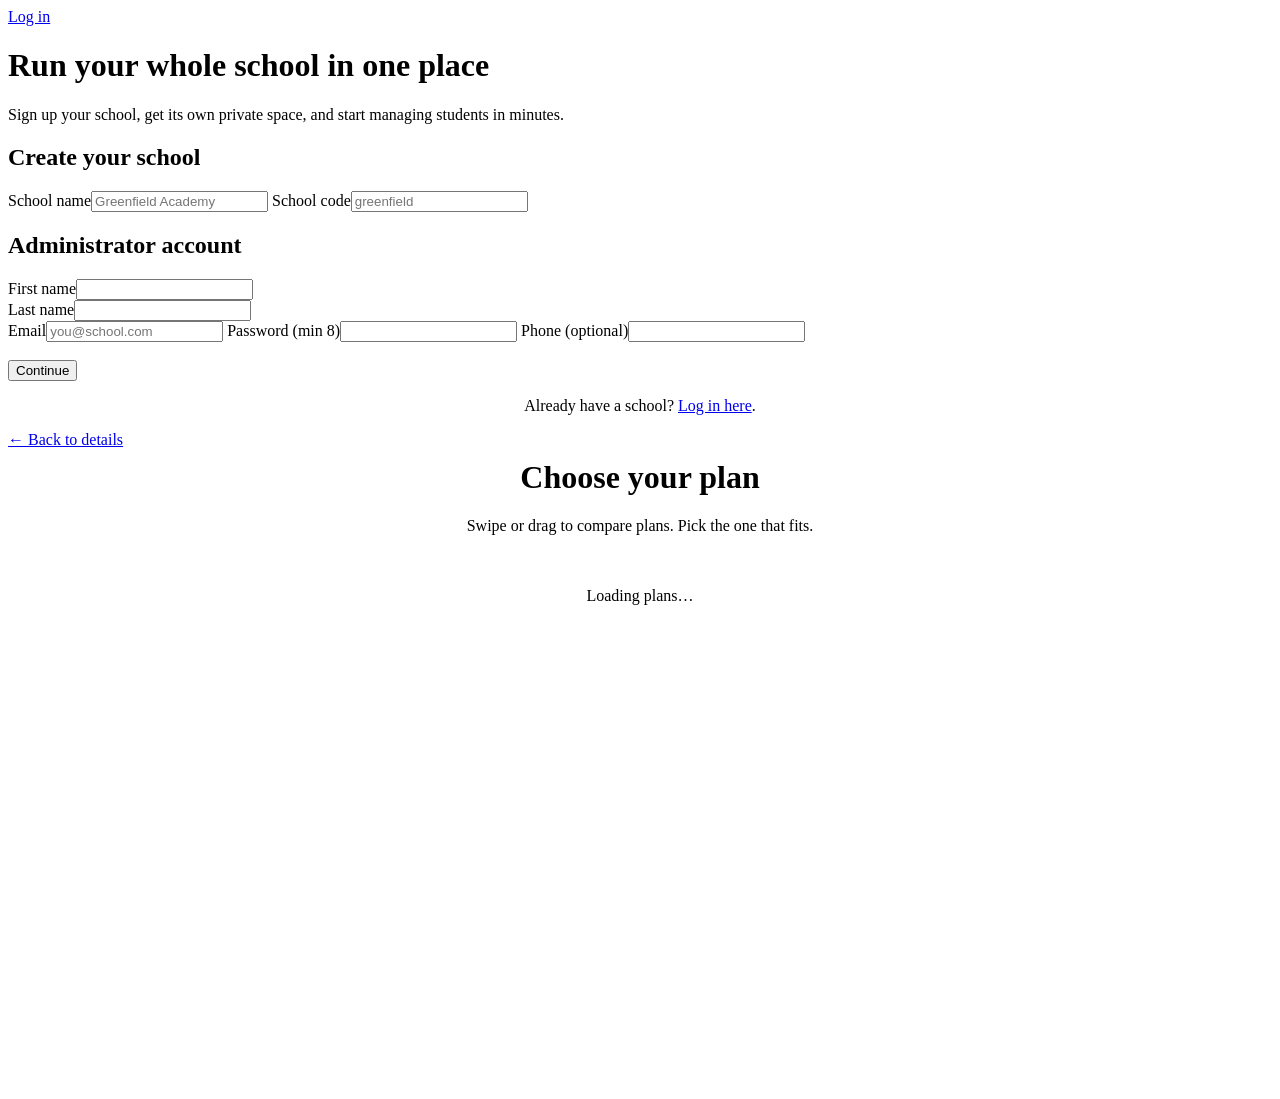
==== ApiGateway/src/main/resources/static/index.html @ c8293637 "refactor: purge legacy solid modals — glass system is the only modal surface Removed dead #notifDrop" ====
<!DOCTYPE html>
<html lang="en">
<head>
<meta charset="UTF-8">
<meta name="viewport" content="width=device-width, initial-scale=1.0">
<title>SchoolHub - bring your school online</title>
<link rel="stylesheet" href="/css/style.css?v=49">
<script>try{document.documentElement.dataset.theme=localStorage.getItem("shTheme")||"light"}catch(e){}</script>
<!-- Activity click tracking lives in /js/app.js (shared by every page) -->
<style>
.plan-carousel-wrap{perspective:1000px;overflow:hidden;display:flex;justify-content:center;align-items:center;padding:20px 0 40px;position:relative}
.plan-stage{position:relative;width:340px;height:480px;transform-style:preserve-3d}
.plan-card-3d{position:absolute;width:100%;height:100%;left:0;top:0;border-radius:20px;background:var(--card);border:1px solid var(--line);padding:32px 24px;display:flex;flex-direction:column;gap:12px;cursor:grab;user-select:none;z-index:1;will-change:transform,filter,opacity}
.plan-card-3d::after{content:"";position:absolute;inset:0;border-radius:20px;pointer-events:none;transition:background .4s cubic-bezier(.25,1,.5,1)}
.plan-card-3d:active{cursor:grabbing}
/* Dusk dark glass */
:root[data-theme="dusk"] .plan-card-3d{background:rgba(18,20,28,.92);border-color:rgba(255,255,255,.08)}
.plan-badge{display:inline-block;background:var(--brand);color:#fff;font-size:11px;font-weight:700;padding:4px 14px;border-radius:20px;text-transform:uppercase;letter-spacing:.08em;align-self:flex-start}
:root[data-theme="dusk"] .plan-badge{background:var(--teal);color:#0a0c12}
.plan-price-3d{font-size:36px;font-weight:800;color:var(--ink)}
.plan-price-3d span{font-size:14px;font-weight:400;color:var(--muted)}
.plan-divider-3d{height:1px;background:var(--line);margin:4px 0}
ul.plan-features-3d{list-style:none;padding:0;font-size:13px;color:var(--ink);display:flex;flex-direction:column;gap:6px;position:relative;z-index:1}
ul.plan-features-3d li .check{color:var(--ok);margin-right:6px}
.plan-cta-3d{margin-top:auto;position:relative;z-index:1}
.plan-cta-3d button{width:100%}
.plan-card-3d .plan-badge,.plan-card-3d .plan-price-3d,.plan-card-3d .plan-divider-3d{position:relative;z-index:1}
</style>
</head>
<body class="landing">
<div class="top-actions"><a class="btn secondary" href="/login.html">Log in</a></div>
<div class="hero"><h1>Run your whole school in one place</h1><p class="muted">Sign up your school, get its own private space, and start managing students in minutes.</p></div>

<div class="container narrow" id="step1">
<div class="card"><h2>Create your school</h2><div id="msg" class="msg"></div>
<form id="detailsForm">
<label>School name</label><input name="schoolName" required placeholder="Greenfield Academy">
<label>School code</label><input name="code" required placeholder="greenfield" pattern="[A-Za-z][A-Za-z0-9_]{2,39}" title="3-40 chars, start with a letter">
<h2 style="margin-top:20px">Administrator account</h2>
<div class="row"><div><label>First name</label><input name="adminFirstName" required></div><div><label>Last name</label><input name="adminLastName" required></div></div>
<label>Email</label><input name="adminEmail" type="email" required placeholder="you@school.com">
<label>Password (min 8)</label><input name="adminPassword" type="password" required minlength="8">
<label>Phone (optional)</label><input name="adminPhone">
<div style="margin-top:18px"><button class="btn" type="submit" id="continueBtn">Continue</button></div>
</form></div>
<p class="muted" style="text-align:center">Already have a school? <a href="/login.html">Log in here</a>.</p>
</div>

<div class="container plan-step hidden" id="step2">
<a href="#" id="backLink" class="muted">&larr; Back to details</a>
<h1 style="text-align:center;margin-top:10px">Choose your plan</h1>
<p class="muted" style="text-align:center">Swipe or drag to compare plans. Pick the one that fits.</p>
<div id="msg2" class="msg" style="max-width:460px;margin:0 auto"></div>
<div class="plan-carousel-wrap"><div class="plan-stage" id="planStage"><p class="muted" style="text-align:center;width:100%">Loading plans…</p></div></div>
</div>

<script src="/js/app.js?v=26"></script>
<script>
var msg=document.getElementById("msg"),msg2=document.getElementById("msg2"),step1=document.getElementById("step1"),step2=document.getElementById("step2"),details=null;
function esc(s){return String(s==null?"":s).replace(/[&<>"']/g,function(c){return{"&":"&amp;","<":"&lt;",">":"&gt;",'"':"&quot;","'":"&#39;"}[c]})}
function check(text){return"<li><span class=check>&#10003;</span>"+esc(text)+"</li>"}
var plans=[],activeIdx=0,stage=document.getElementById("planStage"),startX=0,dx=0,dragging=false,THRESH=102;

// Create all cards once — never rebuild DOM
function buildCards(){
  stage.innerHTML="";
  plans.forEach(function(p,i){
    var perks=(p.description||"").split(",").map(function(s){return s.trim()}).filter(Boolean);
    var feats=perks.map(check).join("");
    var div=document.createElement("div");
    div.className="plan-card-3d";
    div.setAttribute("data-idx",i);
    div.innerHTML="<div class=plan-badge>"+(i===1?"Most Popular":esc(p.name))+"</div>"+
      "<div class=plan-price-3d>"+(p.priceNaira?"N"+p.priceNaira.toLocaleString():"Free")+"<span>/term</span></div>"+
      "<div class=plan-divider-3d></div>"+
      "<ul class=plan-features-3d>"+feats+"</ul>"+
      "<div class=plan-cta-3d><button class=btn>Choose "+esc(p.name)+"</button></div>";
    div.addEventListener("click",function(e){if(Math.abs(dx)<10)submitSignup(plans[activeIdx].name)});
    div.addEventListener("touchstart",onStart,{passive:false});
    div.addEventListener("mousedown",onStart);
    stage.appendChild(div);
  });
  positionCards();
  attachDrag();
}

function attachDrag(){
  document.addEventListener("touchmove",onMove,{passive:false});
  document.addEventListener("touchend",onEnd);
  document.addEventListener("mousemove",onMove);
  document.addEventListener("mouseup",onEnd);
}

// Position all cards via inline styles — CSS transition animates them
function positionCards(){
  stage.querySelectorAll(".plan-card-3d").forEach(function(c){
    var i=parseInt(c.getAttribute("data-idx"));
    var diff=i-activeIdx;
    c.style.transition="all .4s cubic-bezier(.25,1,.5,1)";
    if(diff===0){
      c.style.transform="translateX(0) translateZ(0) scale(1)";
      c.style.filter="blur(0) brightness(1)";
      c.style.opacity="1";
      c.style.zIndex="3";
      c.style.display="";
    }else if(diff===-1){
      c.style.transform="translateX(-55%) translateZ(-60px) scale(.86)";
      c.style.filter="blur(1.5px) brightness(.65)";
      c.style.opacity=".65";
      c.style.zIndex="2";
      c.style.display="";
    }else if(diff===1){
      c.style.transform="translateX(55%) translateZ(-60px) scale(.86)";
      c.style.filter="blur(1.5px) brightness(.65)";
      c.style.opacity=".65";
      c.style.zIndex="2";
      c.style.display="";
    }else{
      c.style.transform="translateX(0) translateZ(-100px) scale(.7)";
      c.style.filter="blur(3px) brightness(.3)";
      c.style.opacity="0";
      c.style.zIndex="0";
      c.style.display="none";
    }
  });
}

function onStart(e){
  dragging=true;dx=0;
  startX=e.touches?e.touches[0].clientX:e.clientX;
  // Freeze transitions during drag for live feedback
  stage.querySelectorAll(".plan-card-3d").forEach(function(c){c.style.transition="none"});
}
function onMove(e){
  if(!dragging)return;
  var cx=e.touches?e.touches[0].clientX:e.clientX;
  dx=cx-startX;
  var shift=dx*0.35;
  stage.querySelectorAll(".plan-card-3d").forEach(function(c){
    var i=parseInt(c.getAttribute("data-idx"));
    var diff=i-activeIdx;
    if(diff===0){
      c.style.transform="translateX("+shift+"px) translateZ(0) scale(1)";
    }else if(diff===-1){
      c.style.transform="translateX(calc(-55% + "+shift+"px)) translateZ(-60px) scale(.86)";
    }else if(diff===1){
      c.style.transform="translateX(calc(55% + "+shift+"px)) translateZ(-60px) scale(.86)";
    }
  });
}
function onEnd(){
  if(!dragging)return;
  dragging=false;
  if(dx<-THRESH&&activeIdx<plans.length-1)activeIdx++;
  else if(dx>THRESH&&activeIdx>0)activeIdx--;
  dx=0;
  positionCards(); // CSS transition animates to new positions
}
async function showPlanStep(){
document.querySelector(".hero").style.display="none";
step1.classList.add("hidden");step2.classList.remove("hidden");hideMsg(msg2);
try{plans=await api("/api/v1/tenants/plans");if(!plans.length){stage.innerHTML="<p class=muted>No plans available.</p>";return}activeIdx=plans.length>1?1:0;buildCards()}catch(e){stage.innerHTML="";showMsg(msg2,"Could not load plans: "+e.message,"err")}
}
document.getElementById("detailsForm").addEventListener("submit",function(ev){ev.preventDefault();details=Object.fromEntries(new FormData(ev.target).entries());showPlanStep()});
document.getElementById("backLink").addEventListener("click",function(ev){ev.preventDefault();document.querySelector(".hero").style.display="";step2.classList.add("hidden");step1.classList.remove("hidden")});
async function submitSignup(planName){
hideMsg(msg2);
var cards=stage.querySelectorAll(".plan-card-3d");cards.forEach(function(c){c.style.pointerEvents="none"});
try{var body=Object.assign({},details,{planName:planName});var res=await api("/api/v1/tenants/signup",{method:"POST",body:JSON.stringify(body)});showMsg(msg2,res.schoolName+" is ready! Redirecting to login...","ok");setTimeout(function(){location.href="/login.html"},1500)}catch(e){showMsg(msg2,e.message,"err");cards.forEach(function(c){c.style.pointerEvents=""})}
}
</script>
</body>
</html>
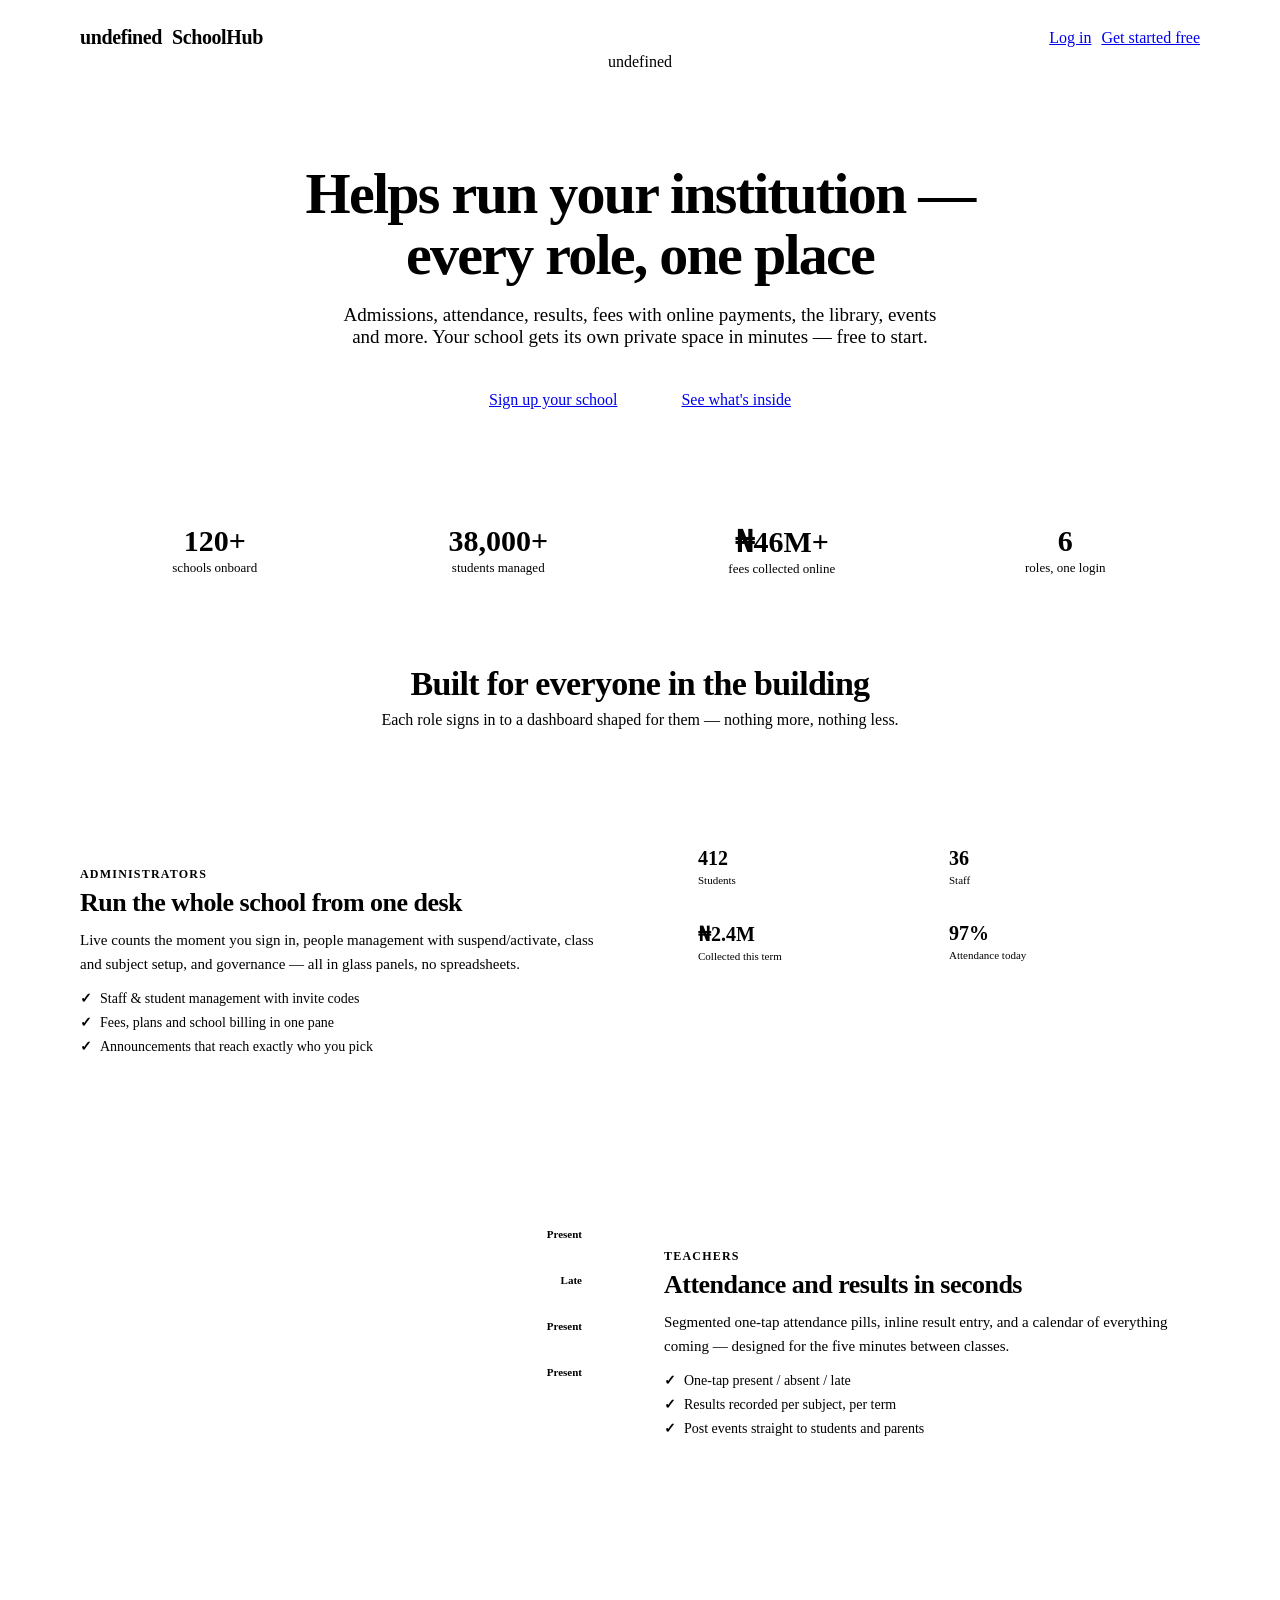
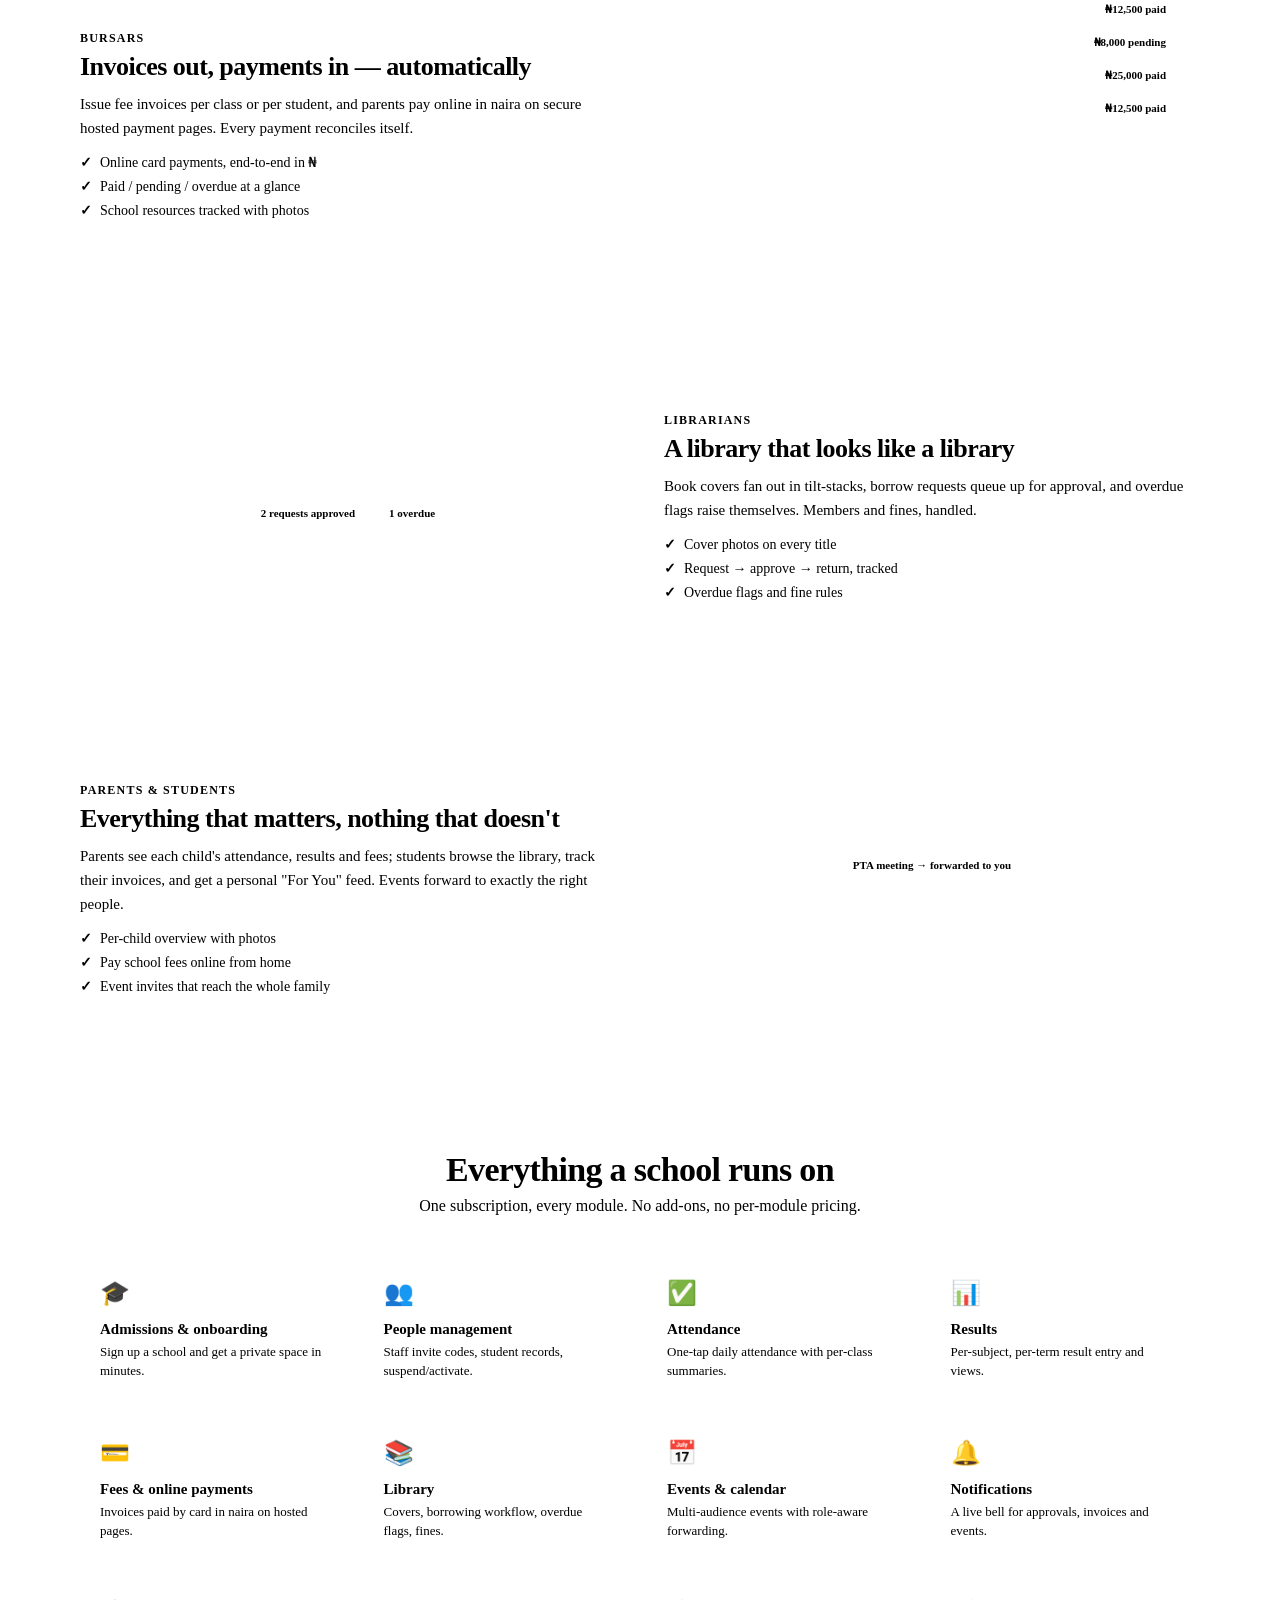
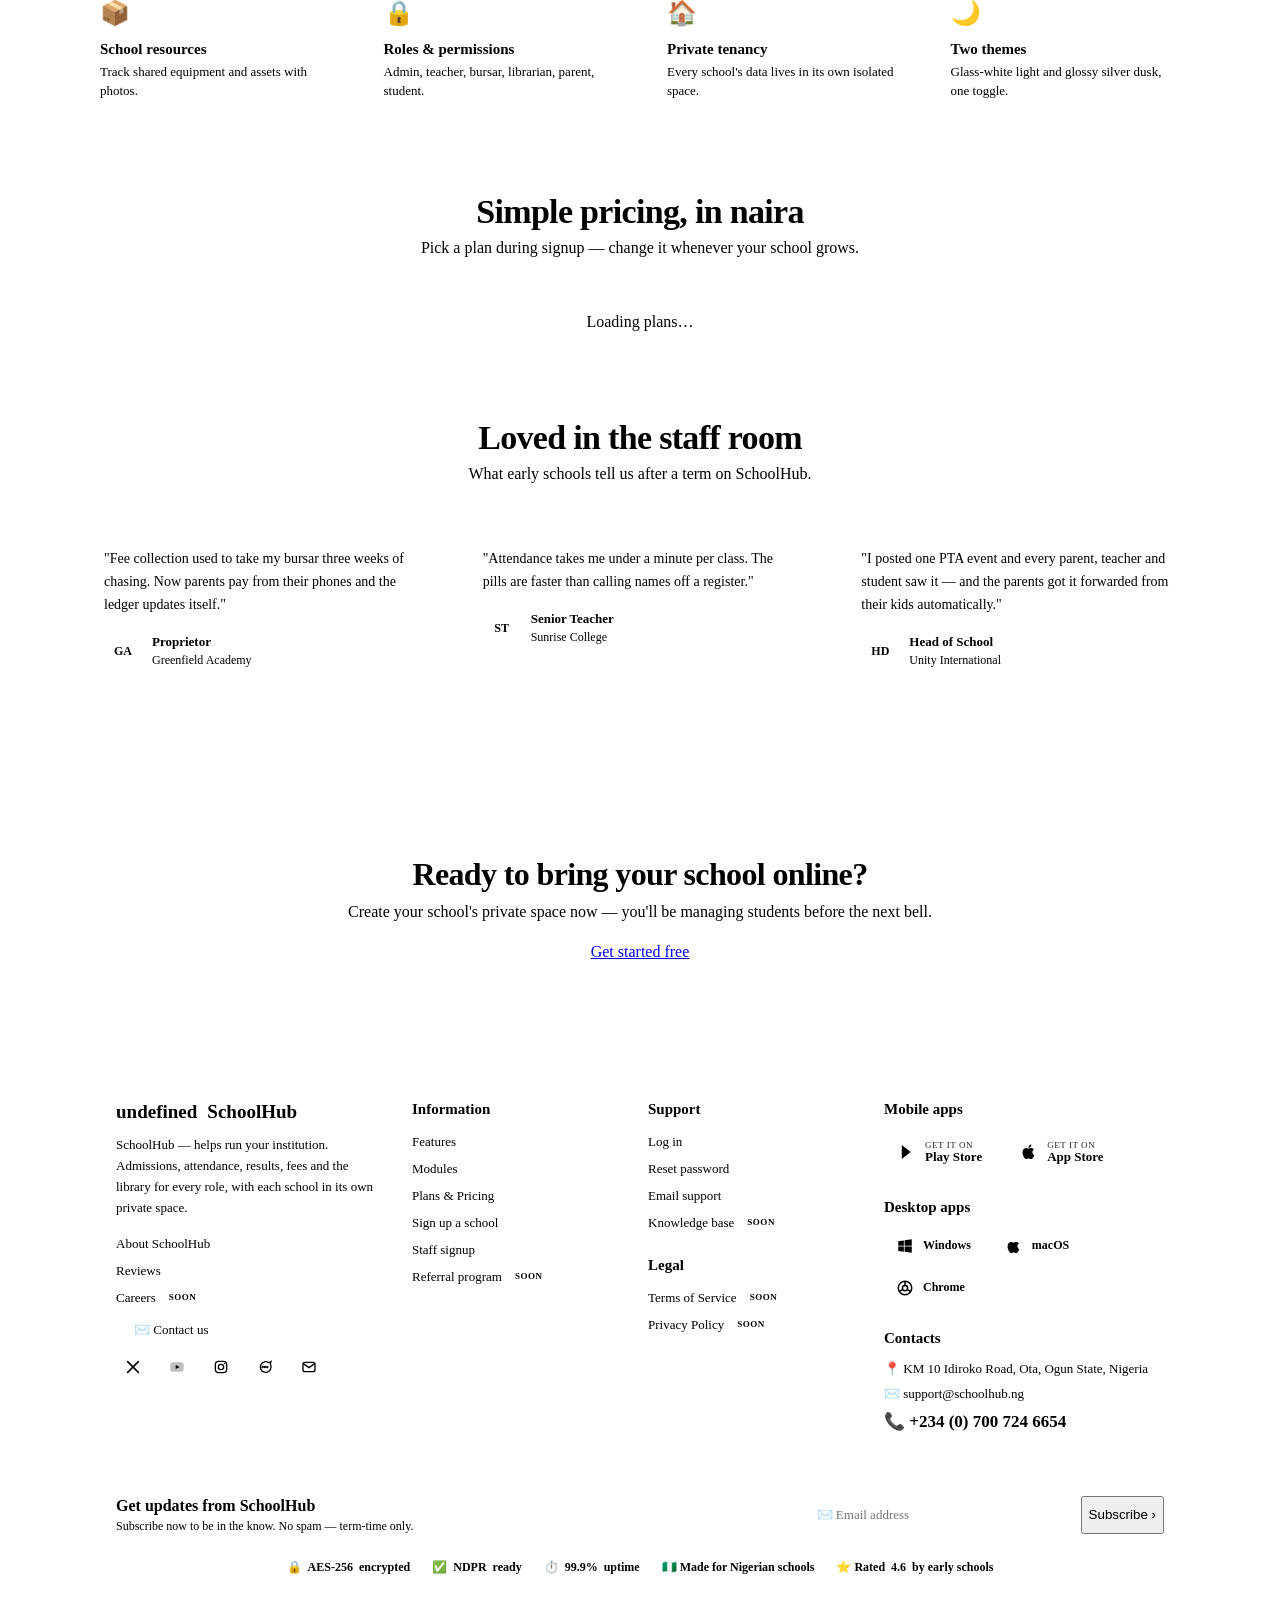
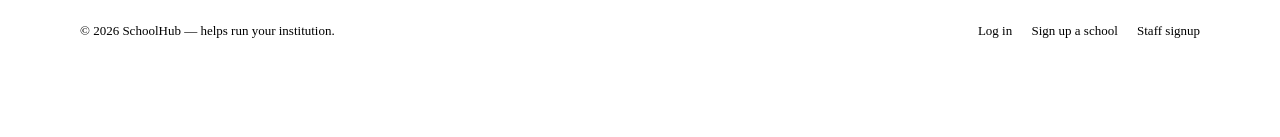
==== commit 018491f4: "feat: marketing landing page, book-stack logo + corner home badge, mega footer - signup flow moved f" ====
--- a/ApiGateway/src/main/resources/static/index.html
+++ b/ApiGateway/src/main/resources/static/index.html
@@ -3,171 +3,525 @@
 <head>
 <meta charset="UTF-8">
 <meta name="viewport" content="width=device-width, initial-scale=1.0">
-<title>SchoolHub - bring your school online</title>
-<link rel="stylesheet" href="/css/style.css?v=49">
+<title>SchoolHub — Helps run your institution</title>
+<meta name="description" content="SchoolHub is the all-in-one platform for schools: admissions, attendance, results, fees with online payments, library, events and more — every role in one place.">
+<link rel="stylesheet" href="/css/style.css?v=52">
 <script>try{document.documentElement.dataset.theme=localStorage.getItem("shTheme")||"light"}catch(e){}</script>
-<!-- Activity click tracking lives in /js/app.js (shared by every page) -->
 <style>
-.plan-carousel-wrap{perspective:1000px;overflow:hidden;display:flex;justify-content:center;align-items:center;padding:20px 0 40px;position:relative}
-.plan-stage{position:relative;width:340px;height:480px;transform-style:preserve-3d}
-.plan-card-3d{position:absolute;width:100%;height:100%;left:0;top:0;border-radius:20px;background:var(--card);border:1px solid var(--line);padding:32px 24px;display:flex;flex-direction:column;gap:12px;cursor:grab;user-select:none;z-index:1;will-change:transform,filter,opacity}
-.plan-card-3d::after{content:"";position:absolute;inset:0;border-radius:20px;pointer-events:none;transition:background .4s cubic-bezier(.25,1,.5,1)}
-.plan-card-3d:active{cursor:grabbing}
-/* Dusk dark glass */
-:root[data-theme="dusk"] .plan-card-3d{background:rgba(18,20,28,.92);border-color:rgba(255,255,255,.08)}
-.plan-badge{display:inline-block;background:var(--brand);color:#fff;font-size:11px;font-weight:700;padding:4px 14px;border-radius:20px;text-transform:uppercase;letter-spacing:.08em;align-self:flex-start}
-:root[data-theme="dusk"] .plan-badge{background:var(--teal);color:#0a0c12}
-.plan-price-3d{font-size:36px;font-weight:800;color:var(--ink)}
-.plan-price-3d span{font-size:14px;font-weight:400;color:var(--muted)}
-.plan-divider-3d{height:1px;background:var(--line);margin:4px 0}
-ul.plan-features-3d{list-style:none;padding:0;font-size:13px;color:var(--ink);display:flex;flex-direction:column;gap:6px;position:relative;z-index:1}
-ul.plan-features-3d li .check{color:var(--ok);margin-right:6px}
-.plan-cta-3d{margin-top:auto;position:relative;z-index:1}
-.plan-cta-3d button{width:100%}
-.plan-card-3d .plan-badge,.plan-card-3d .plan-price-3d,.plan-card-3d .plan-divider-3d{position:relative;z-index:1}
+/* ---- Marketing landing (scoped under body.mkt; tokens come from style.css) ---- */
+.mkt{color:var(--ink)}
+.mkt-wrap{max-width:1120px;margin:0 auto;padding:0 22px}
+.mkt-top{display:flex;align-items:center;justify-content:space-between;padding:18px 0;position:relative;z-index:3}
+.mkt-brand{display:flex;align-items:center;gap:10px;font-weight:800;font-size:20px;letter-spacing:-.02em;color:var(--brand-dark);text-decoration:none}
+.mkt-brand svg{width:36px;height:36px}
+.mkt-nav{display:flex;align-items:center;gap:10px}
+.mkt h2.sec{font-size:34px;letter-spacing:-.02em;text-align:center;margin:0 0 8px}
+.mkt p.sec-sub{text-align:center;color:var(--muted);max-width:560px;margin:0 auto 40px;font-size:16px}
+
+/* Hero: abstract glass art */
+.mkt-hero{position:relative;text-align:center;padding:96px 0 140px}
+.mkt-hero h1{font-size:clamp(38px,6vw,58px);line-height:1.06;letter-spacing:-.03em;margin:0 auto 18px;max-width:760px;position:relative;z-index:2}
+.mkt-hero h1 em{font-style:normal;color:var(--brand)}
+.mkt-hero .lede{font-size:19px;color:var(--muted);max-width:600px;margin:0 auto 30px;position:relative;z-index:2}
+.mkt-hero .cta-row{display:flex;gap:12px;justify-content:center;flex-wrap:wrap;position:relative;z-index:2}
+.mkt-hero .cta-row .btn{padding:13px 26px;font-size:16px}
+.glass-field{position:absolute;inset:-40px 0 0 0;pointer-events:none;z-index:1}
+.shard{position:absolute;border-radius:24px;background:var(--glass-bg);backdrop-filter:var(--glass-blur);-webkit-backdrop-filter:var(--glass-blur);border:1px solid var(--glass-border);box-shadow:var(--glass-shadow-soft);animation:mktFloat var(--d,14s) ease-in-out infinite;pointer-events:auto;cursor:grab;touch-action:none;user-select:none;will-change:transform}
+.shard:active{cursor:grabbing}
+.shard::before{content:"";position:absolute;inset:0;border-radius:inherit;background:var(--glass-sheen);mix-blend-mode:screen}
+.shard.orb{border-radius:50%}
+.shard.tint-brand{background:color-mix(in srgb,var(--brand) 22%,transparent)}
+.shard.tint-amber{background:color-mix(in srgb,var(--amber) 22%,transparent)}
+.shard.tint-sky{background:color-mix(in srgb,var(--sky) 30%,transparent)}
+@keyframes mktFloat{0%,100%{transform:translateY(0) rotate(var(--r,0deg))}50%{transform:translateY(-20px) rotate(calc(var(--r,0deg) + 4deg))}}
+.hero-mark{position:absolute;left:50%;top:-14px;transform:translateX(-50%);width:84px;height:84px;animation:mktFloat 10s ease-in-out infinite;z-index:2}
+.hero-mark svg{width:100%;height:100%;filter:drop-shadow(0 14px 30px var(--shadow-brand))}
+@media (prefers-reduced-motion: reduce){.shard,.hero-mark{animation:none}}
+
+/* Stats band */
+.stat-band{display:grid;grid-template-columns:repeat(auto-fit,minmax(160px,1fr));gap:14px;margin:-60px 0 30px;position:relative;z-index:2}
+.stat-band .stat-cell{text-align:center;padding:22px 10px;border-radius:16px;background:var(--glass-bg-frost);backdrop-filter:var(--glass-blur);-webkit-backdrop-filter:var(--glass-blur);border:1px solid var(--glass-border);box-shadow:var(--glass-shadow-soft)}
+.stat-band b{display:block;font-size:30px;color:var(--brand)}
+.stat-band span{font-size:13px;color:var(--muted)}
+
+/* Role spotlights (alternating) */
+.spot{display:grid;grid-template-columns:1fr 1fr;gap:48px;align-items:center;padding:44px 0}
+.spot.flip .spot-vis{order:-1}
+.spot .kicker{font-size:12px;font-weight:700;text-transform:uppercase;letter-spacing:.1em;color:var(--brand)}
+.spot h3{font-size:26px;letter-spacing:-.02em;margin:6px 0 10px}
+.spot p{color:var(--muted);font-size:15px;line-height:1.6;margin:0 0 14px}
+.spot ul{list-style:none;padding:0;margin:0;display:flex;flex-direction:column;gap:7px;font-size:14px}
+.spot ul .check{color:var(--ok);margin-right:8px;font-weight:700}
+.spot-vis{position:relative;min-height:250px;border-radius:20px;background:var(--glass-bg);backdrop-filter:var(--glass-blur);-webkit-backdrop-filter:var(--glass-blur);border:1px solid var(--glass-border);box-shadow:var(--glass-shadow-soft);padding:22px;overflow:hidden}
+.spot-vis::before{content:"";position:absolute;inset:0;border-radius:inherit;background:var(--glass-sheen);mix-blend-mode:screen;pointer-events:none}
+.mock-row{display:flex;align-items:center;gap:10px;margin-bottom:12px}
+.mock-dot{width:34px;height:34px;border-radius:50%;flex:0 0 auto;background:linear-gradient(135deg,var(--sky),var(--brand));display:flex;align-items:center;justify-content:center;font-size:13px;font-weight:700;color:#fff}
+.mock-bar{height:10px;border-radius:6px;background:color-mix(in srgb,var(--ink) 14%,transparent)}
+.mock-bar.b1{width:70%}.mock-bar.b2{width:45%}.mock-bar.b3{width:58%}
+.mock-pill{display:inline-block;padding:4px 12px;border-radius:20px;font-size:11px;font-weight:700}
+.mock-pill.ok{background:var(--ok-soft);color:var(--ok)}
+.mock-pill.warn{background:var(--amber-soft);color:var(--amber-ink)}
+.mock-books{display:flex;gap:12px;justify-content:center;padding:16px 0}
+.mock-books i{width:64px;height:88px;border-radius:8px;display:block;border:1px solid rgba(255,255,255,.5)}
+.mock-books i:nth-child(1){background:linear-gradient(160deg,var(--brand),var(--navy));transform:rotate(-8deg) translateY(6px)}
+.mock-books i:nth-child(2){background:linear-gradient(160deg,var(--amber),var(--orange));z-index:1}
+.mock-books i:nth-child(3){background:linear-gradient(160deg,var(--sky),var(--brand));transform:rotate(8deg) translateY(6px)}
+.mock-grid2{display:grid;grid-template-columns:1fr 1fr;gap:10px}
+.mock-tile{border-radius:12px;padding:12px;background:color-mix(in srgb,var(--card) 55%,transparent);border:1px solid var(--glass-border)}
+.mock-tile b{display:block;font-size:20px;color:var(--brand)}
+.mock-tile span{font-size:11px;color:var(--muted)}
+
+/* Module grid */
+.mod-grid{display:grid;grid-template-columns:repeat(auto-fill,minmax(240px,1fr));gap:14px}
+.mod-card{border-radius:16px;padding:20px;background:var(--glass-bg-frost);backdrop-filter:var(--glass-blur);-webkit-backdrop-filter:var(--glass-blur);border:1px solid var(--glass-border);box-shadow:var(--glass-shadow-soft);transition:transform .22s ease}
+.mod-card:hover{transform:translateY(-4px)}
+.mod-card .mi{font-size:24px;display:block;margin-bottom:10px}
+.mod-card b{display:block;font-size:15px;margin-bottom:4px}
+.mod-card span{font-size:13px;color:var(--muted);line-height:1.5}
+
+/* Pricing (live) */
+.price-grid{display:grid;grid-template-columns:repeat(auto-fit,minmax(240px,1fr));gap:18px;max-width:920px;margin:0 auto}
+.price-card{position:relative;border-radius:20px;padding:28px 22px;display:flex;flex-direction:column;gap:10px;background:var(--glass-bg);backdrop-filter:var(--glass-blur);-webkit-backdrop-filter:var(--glass-blur);border:1px solid var(--glass-border);box-shadow:var(--glass-shadow-soft)}
+.price-card::before{content:"";position:absolute;inset:0;border-radius:inherit;background:var(--glass-sheen);mix-blend-mode:screen;pointer-events:none}
+.price-card.pop{border-color:var(--brand);box-shadow:var(--glass-shadow)}
+.price-card .pname{font-size:12px;font-weight:700;text-transform:uppercase;letter-spacing:.08em;color:var(--brand)}
+.price-card .pprice{font-size:34px;font-weight:800}
+.price-card .pprice span{font-size:13px;font-weight:400;color:var(--muted)}
+.price-card ul{list-style:none;padding:0;margin:0;display:flex;flex-direction:column;gap:6px;font-size:13px}
+.price-card ul .check{color:var(--ok);margin-right:6px}
+.price-card .btn{margin-top:auto;position:relative;z-index:1}
+
+/* Testimonials */
+.quote-grid{display:grid;grid-template-columns:repeat(auto-fit,minmax(260px,1fr));gap:16px}
+.quote-card{border-radius:18px;padding:24px;background:var(--glass-bg-frost);backdrop-filter:var(--glass-blur);-webkit-backdrop-filter:var(--glass-blur);border:1px solid var(--glass-border);box-shadow:var(--glass-shadow-soft)}
+.quote-card p{font-size:14px;line-height:1.65;margin:0 0 16px;color:var(--ink)}
+.quote-who{display:flex;align-items:center;gap:10px}
+.quote-who .mock-dot{width:38px;height:38px}
+.quote-who b{display:block;font-size:13px}
+.quote-who span{font-size:12px;color:var(--muted)}
+
+/* Final CTA + footer */
+.mkt-cta{text-align:center;border-radius:24px;padding:56px 24px;margin:70px 0 40px;background:var(--glass-bg);backdrop-filter:var(--glass-blur);-webkit-backdrop-filter:var(--glass-blur);border:1px solid var(--glass-border);box-shadow:var(--glass-shadow);position:relative;overflow:hidden}
+.mkt-cta::before{content:"";position:absolute;inset:0;background:var(--glass-sheen);mix-blend-mode:screen;pointer-events:none}
+.mkt-cta h2{font-size:32px;letter-spacing:-.02em;margin:0 0 10px}
+.mkt-cta p{color:var(--muted);margin:0 0 22px}
+/* Mega footer (eSkooly-style, glass) */
+.mega-foot{border-radius:24px;padding:44px 36px 28px;margin-bottom:14px;background:var(--glass-bg-frost);backdrop-filter:var(--glass-blur);-webkit-backdrop-filter:var(--glass-blur);border:1px solid var(--glass-border);box-shadow:var(--glass-shadow-soft)}
+.foot-grid{display:grid;grid-template-columns:1.3fr 1fr 1fr 1.4fr;gap:36px}
+@media (max-width:900px){.foot-grid{grid-template-columns:1fr 1fr}}
+@media (max-width:560px){.foot-grid{grid-template-columns:1fr}}
+.foot-brand{display:flex;align-items:center;gap:10px;font-weight:800;font-size:19px;color:var(--brand-dark);margin-bottom:12px}
+.foot-brand svg{width:34px;height:34px}
+.foot-blurb{font-size:13px;color:var(--muted);line-height:1.6;margin:0 0 16px}
+.foot-col h4{font-size:15px;margin:0 0 14px;color:var(--ink)}
+.foot-col h4 + h4, .foot-col .h-gap{margin-top:26px}
+.foot-col ul{list-style:none;padding:0;margin:0 0 8px;display:flex;flex-direction:column;gap:9px}
+.foot-col a{font-size:13px;color:var(--muted);text-decoration:none}
+.foot-col a:hover{color:var(--brand)}
+.soon{cursor:default}
+.soon::after{content:"soon";font-size:9px;font-weight:700;text-transform:uppercase;letter-spacing:.06em;color:var(--amber-ink);background:var(--amber-soft);border-radius:8px;padding:1px 6px;margin-left:7px;vertical-align:2px}
+.foot-social{display:flex;gap:10px;margin-top:4px}
+.foot-social a{width:34px;height:34px;border-radius:10px;display:flex;align-items:center;justify-content:center;color:var(--ink);background:color-mix(in srgb,var(--card) 55%,transparent);border:1px solid var(--glass-border);transition:transform .2s ease,color .2s ease}
+.foot-social a:hover{transform:translateY(-2px);color:var(--brand)}
+.foot-social svg{width:16px;height:16px}
+.store-row{display:flex;gap:10px;flex-wrap:wrap;margin-bottom:8px}
+.store-chip{display:flex;align-items:center;gap:9px;padding:8px 14px;border-radius:12px;background:var(--brand);color:var(--brand-ink);border:1px solid var(--glass-border);cursor:default}
+.store-chip svg{width:18px;height:18px;flex:0 0 auto}
+.store-chip small{display:block;font-size:9px;text-transform:uppercase;letter-spacing:.06em;opacity:.85}
+.store-chip b{display:block;font-size:13px;line-height:1.1}
+.store-chip.mini{padding:7px 12px}
+.store-chip.mini b{font-size:12px}
+.foot-contact{list-style:none;padding:0;margin:0;display:flex;flex-direction:column;gap:9px;font-size:13px;color:var(--muted)}
+.foot-contact a{color:var(--muted);text-decoration:none}
+.foot-contact a:hover{color:var(--brand)}
+.foot-contact .fc-tel{font-size:17px;font-weight:700;color:var(--brand)}
+.foot-news{display:flex;align-items:flex-end;justify-content:space-between;gap:24px;flex-wrap:wrap;border-top:1px solid var(--glass-border);margin-top:32px;padding-top:24px}
+.foot-news h4{margin:0 0 4px;font-size:16px;color:var(--brand)}
+.foot-news p{margin:0;font-size:12px;color:var(--muted)}
+.foot-news form{display:flex;gap:10px;flex-wrap:wrap}
+.foot-news input{width:240px;padding:11px 14px;border-radius:12px;border:1px solid var(--glass-border);background:color-mix(in srgb,var(--card) 55%,transparent);color:var(--ink);font:inherit;font-size:13px}
+.foot-badges{display:flex;gap:22px;flex-wrap:wrap;align-items:center;justify-content:center;margin-top:26px;font-size:12px;color:var(--muted)}
+.foot-badges span{display:flex;align-items:center;gap:6px;font-weight:600}
+.foot-badges b{color:var(--ink)}
+.mkt-foot{display:flex;align-items:center;justify-content:space-between;gap:14px;flex-wrap:wrap;padding:6px 0 90px;font-size:13px;color:var(--muted)}
+.mkt-foot a{color:var(--muted);text-decoration:none;margin-left:16px}
+.mkt-foot a:hover{color:var(--brand)}
+section{padding:36px 0}
+@media (max-width:820px){
+  .spot{grid-template-columns:1fr;gap:22px}
+  .spot.flip .spot-vis{order:0}
+  .mkt-hero{padding-top:70px}
+  .stat-band{margin-top:-30px}
+}
 </style>
 </head>
-<body class="landing">
-<div class="top-actions"><a class="btn secondary" href="/login.html">Log in</a></div>
-<div class="hero"><h1>Run your whole school in one place</h1><p class="muted">Sign up your school, get its own private space, and start managing students in minutes.</p></div>
-
-<div class="container narrow" id="step1">
-<div class="card"><h2>Create your school</h2><div id="msg" class="msg"></div>
-<form id="detailsForm">
-<label>School name</label><input name="schoolName" required placeholder="Greenfield Academy">
-<label>School code</label><input name="code" required placeholder="greenfield" pattern="[A-Za-z][A-Za-z0-9_]{2,39}" title="3-40 chars, start with a letter">
-<h2 style="margin-top:20px">Administrator account</h2>
-<div class="row"><div><label>First name</label><input name="adminFirstName" required></div><div><label>Last name</label><input name="adminLastName" required></div></div>
-<label>Email</label><input name="adminEmail" type="email" required placeholder="you@school.com">
-<label>Password (min 8)</label><input name="adminPassword" type="password" required minlength="8">
-<label>Phone (optional)</label><input name="adminPhone">
-<div style="margin-top:18px"><button class="btn" type="submit" id="continueBtn">Continue</button></div>
-</form></div>
-<p class="muted" style="text-align:center">Already have a school? <a href="/login.html">Log in here</a>.</p>
+<body class="mkt">
+<div class="mkt-wrap">
+
+  <header class="mkt-top">
+    <a class="mkt-brand" href="/index.html"><span id="brandMark"></span>SchoolHub</a>
+    <nav class="mkt-nav">
+      <a class="btn secondary" href="/login.html">Log in</a>
+      <a class="btn" href="/signup.html">Get started free</a>
+    </nav>
+  </header>
+
+  <!-- Hero: abstract glass art -->
+  <section class="mkt-hero">
+    <div class="glass-field" aria-hidden="true">
+      <div class="shard tint-sky"   style="width:150px;height:210px;left:2%;top:8%;--r:-14deg;--d:16s"></div>
+      <div class="shard"            style="width:90px;height:90px;left:14%;top:58%;--r:10deg;--d:12s"></div>
+      <div class="shard orb tint-brand" style="width:70px;height:70px;left:8%;top:36%;--d:10s"></div>
+      <div class="shard tint-amber" style="width:130px;height:180px;right:3%;top:14%;--r:12deg;--d:15s"></div>
+      <div class="shard orb tint-sky" style="width:54px;height:54px;right:16%;top:60%;--d:11s"></div>
+      <div class="shard"            style="width:110px;height:110px;right:9%;top:44%;--r:-8deg;--d:13s"></div>
+    </div>
+    <div class="hero-mark" id="heroMark" aria-hidden="true"></div>
+    <h1>Helps run your <em>institution</em> — every role, one place</h1>
+    <p class="lede">Admissions, attendance, results, fees with online payments, the library, events and more. Your school gets its own private space in minutes — free to start.</p>
+    <div class="cta-row">
+      <a class="btn" href="/signup.html">Sign up your school</a>
+      <a class="btn secondary" href="#features">See what's inside</a>
+    </div>
+  </section>
+
+  <!-- Stats band (demo figures) -->
+  <div class="stat-band">
+    <div class="stat-cell"><b>120+</b><span>schools onboard</span></div>
+    <div class="stat-cell"><b>38,000+</b><span>students managed</span></div>
+    <div class="stat-cell"><b>&#8358;46M+</b><span>fees collected online</span></div>
+    <div class="stat-cell"><b>6</b><span>roles, one login</span></div>
+  </div>
+
+  <!-- Role spotlights -->
+  <section id="features">
+    <h2 class="sec">Built for everyone in the building</h2>
+    <p class="sec-sub">Each role signs in to a dashboard shaped for them — nothing more, nothing less.</p>
+
+    <div class="spot">
+      <div>
+        <span class="kicker">Administrators</span>
+        <h3>Run the whole school from one desk</h3>
+        <p>Live counts the moment you sign in, people management with suspend/activate, class and subject setup, and governance — all in glass panels, no spreadsheets.</p>
+        <ul>
+          <li><span class="check">&#10003;</span>Staff &amp; student management with invite codes</li>
+          <li><span class="check">&#10003;</span>Fees, plans and school billing in one pane</li>
+          <li><span class="check">&#10003;</span>Announcements that reach exactly who you pick</li>
+        </ul>
+      </div>
+      <div class="spot-vis" aria-hidden="true">
+        <div class="mock-grid2">
+          <div class="mock-tile"><b>412</b><span>Students</span></div>
+          <div class="mock-tile"><b>36</b><span>Staff</span></div>
+          <div class="mock-tile"><b>&#8358;2.4M</b><span>Collected this term</span></div>
+          <div class="mock-tile"><b>97%</b><span>Attendance today</span></div>
+        </div>
+      </div>
+    </div>
+
+    <div class="spot flip">
+      <div>
+        <span class="kicker">Teachers</span>
+        <h3>Attendance and results in seconds</h3>
+        <p>Segmented one-tap attendance pills, inline result entry, and a calendar of everything coming — designed for the five minutes between classes.</p>
+        <ul>
+          <li><span class="check">&#10003;</span>One-tap present / absent / late</li>
+          <li><span class="check">&#10003;</span>Results recorded per subject, per term</li>
+          <li><span class="check">&#10003;</span>Post events straight to students and parents</li>
+        </ul>
+      </div>
+      <div class="spot-vis" aria-hidden="true">
+        <div class="mock-row"><span class="mock-dot">AO</span><div style="flex:1"><div class="mock-bar b1"></div></div><span class="mock-pill ok">Present</span></div>
+        <div class="mock-row"><span class="mock-dot" style="background:linear-gradient(135deg,var(--amber),var(--orange))">BE</span><div style="flex:1"><div class="mock-bar b2"></div></div><span class="mock-pill warn">Late</span></div>
+        <div class="mock-row"><span class="mock-dot">CI</span><div style="flex:1"><div class="mock-bar b3"></div></div><span class="mock-pill ok">Present</span></div>
+        <div class="mock-row"><span class="mock-dot" style="background:linear-gradient(135deg,var(--navy),var(--brand))">DU</span><div style="flex:1"><div class="mock-bar b2"></div></div><span class="mock-pill ok">Present</span></div>
+      </div>
+    </div>
+
+    <div class="spot">
+      <div>
+        <span class="kicker">Bursars</span>
+        <h3>Invoices out, payments in — automatically</h3>
+        <p>Issue fee invoices per class or per student, and parents pay online in naira on secure hosted payment pages. Every payment reconciles itself.</p>
+        <ul>
+          <li><span class="check">&#10003;</span>Online card payments, end-to-end in &#8358;</li>
+          <li><span class="check">&#10003;</span>Paid / pending / overdue at a glance</li>
+          <li><span class="check">&#10003;</span>School resources tracked with photos</li>
+        </ul>
+      </div>
+      <div class="spot-vis" aria-hidden="true">
+        <div class="mock-row"><div style="flex:1"><div class="mock-bar b1"></div></div><span class="mock-pill ok">&#8358;12,500 paid</span></div>
+        <div class="mock-row"><div style="flex:1"><div class="mock-bar b3"></div></div><span class="mock-pill warn">&#8358;8,000 pending</span></div>
+        <div class="mock-row"><div style="flex:1"><div class="mock-bar b2"></div></div><span class="mock-pill ok">&#8358;25,000 paid</span></div>
+        <div class="mock-row"><div style="flex:1"><div class="mock-bar b1"></div></div><span class="mock-pill ok">&#8358;12,500 paid</span></div>
+      </div>
+    </div>
+
+    <div class="spot flip">
+      <div>
+        <span class="kicker">Librarians</span>
+        <h3>A library that looks like a library</h3>
+        <p>Book covers fan out in tilt-stacks, borrow requests queue up for approval, and overdue flags raise themselves. Members and fines, handled.</p>
+        <ul>
+          <li><span class="check">&#10003;</span>Cover photos on every title</li>
+          <li><span class="check">&#10003;</span>Request &#8594; approve &#8594; return, tracked</li>
+          <li><span class="check">&#10003;</span>Overdue flags and fine rules</li>
+        </ul>
+      </div>
+      <div class="spot-vis" aria-hidden="true">
+        <div class="mock-books"><i></i><i></i><i></i></div>
+        <div class="mock-row" style="justify-content:center"><span class="mock-pill ok">2 requests approved</span><span class="mock-pill warn">1 overdue</span></div>
+      </div>
+    </div>
+
+    <div class="spot">
+      <div>
+        <span class="kicker">Parents &amp; Students</span>
+        <h3>Everything that matters, nothing that doesn't</h3>
+        <p>Parents see each child's attendance, results and fees; students browse the library, track their invoices, and get a personal "For You" feed. Events forward to exactly the right people.</p>
+        <ul>
+          <li><span class="check">&#10003;</span>Per-child overview with photos</li>
+          <li><span class="check">&#10003;</span>Pay school fees online from home</li>
+          <li><span class="check">&#10003;</span>Event invites that reach the whole family</li>
+        </ul>
+      </div>
+      <div class="spot-vis" aria-hidden="true">
+        <div class="mock-row"><span class="mock-dot">FA</span><div style="flex:1"><div class="mock-bar b1" style="margin-bottom:6px"></div><div class="mock-bar b2"></div></div></div>
+        <div class="mock-row"><span class="mock-dot" style="background:linear-gradient(135deg,var(--amber),var(--orange))">TA</span><div style="flex:1"><div class="mock-bar b3" style="margin-bottom:6px"></div><div class="mock-bar b2"></div></div></div>
+        <div class="mock-row" style="justify-content:center;margin-top:8px"><span class="mock-pill ok">PTA meeting &#8594; forwarded to you</span></div>
+      </div>
+    </div>
+  </section>
+
+  <!-- Module grid -->
+  <section id="modules">
+    <h2 class="sec">Everything a school runs on</h2>
+    <p class="sec-sub">One subscription, every module. No add-ons, no per-module pricing.</p>
+    <div class="mod-grid">
+      <div class="mod-card"><span class="mi">&#127891;</span><b>Admissions &amp; onboarding</b><span>Sign up a school and get a private space in minutes.</span></div>
+      <div class="mod-card"><span class="mi">&#128101;</span><b>People management</b><span>Staff invite codes, student records, suspend/activate.</span></div>
+      <div class="mod-card"><span class="mi">&#9989;</span><b>Attendance</b><span>One-tap daily attendance with per-class summaries.</span></div>
+      <div class="mod-card"><span class="mi">&#128202;</span><b>Results</b><span>Per-subject, per-term result entry and views.</span></div>
+      <div class="mod-card"><span class="mi">&#128179;</span><b>Fees &amp; online payments</b><span>Invoices paid by card in naira on hosted pages.</span></div>
+      <div class="mod-card"><span class="mi">&#128218;</span><b>Library</b><span>Covers, borrowing workflow, overdue flags, fines.</span></div>
+      <div class="mod-card"><span class="mi">&#128197;</span><b>Events &amp; calendar</b><span>Multi-audience events with role-aware forwarding.</span></div>
+      <div class="mod-card"><span class="mi">&#128276;</span><b>Notifications</b><span>A live bell for approvals, invoices and events.</span></div>
+      <div class="mod-card"><span class="mi">&#128230;</span><b>School resources</b><span>Track shared equipment and assets with photos.</span></div>
+      <div class="mod-card"><span class="mi">&#128274;</span><b>Roles &amp; permissions</b><span>Admin, teacher, bursar, librarian, parent, student.</span></div>
+      <div class="mod-card"><span class="mi">&#127968;</span><b>Private tenancy</b><span>Every school's data lives in its own isolated space.</span></div>
+      <div class="mod-card"><span class="mi">&#127769;</span><b>Two themes</b><span>Glass-white light and glossy silver dusk, one toggle.</span></div>
+    </div>
+  </section>
+
+  <!-- Pricing (live from the platform) -->
+  <section id="pricing">
+    <h2 class="sec">Simple pricing, in naira</h2>
+    <p class="sec-sub">Pick a plan during signup — change it whenever your school grows.</p>
+    <div class="price-grid" id="priceGrid"><p class="muted" style="text-align:center;grid-column:1/-1">Loading plans&#8230;</p></div>
+  </section>
+
+  <!-- Testimonials (demo) -->
+  <section id="voices">
+    <h2 class="sec">Loved in the staff room</h2>
+    <p class="sec-sub">What early schools tell us after a term on SchoolHub.</p>
+    <div class="quote-grid">
+      <div class="quote-card">
+        <p>"Fee collection used to take my bursar three weeks of chasing. Now parents pay from their phones and the ledger updates itself."</p>
+        <div class="quote-who"><span class="mock-dot">GA</span><div><b>Proprietor</b><span>Greenfield Academy</span></div></div>
+      </div>
+      <div class="quote-card">
+        <p>"Attendance takes me under a minute per class. The pills are faster than calling names off a register."</p>
+        <div class="quote-who"><span class="mock-dot" style="background:linear-gradient(135deg,var(--amber),var(--orange))">ST</span><div><b>Senior Teacher</b><span>Sunrise College</span></div></div>
+      </div>
+      <div class="quote-card">
+        <p>"I posted one PTA event and every parent, teacher and student saw it — and the parents got it forwarded from their kids automatically."</p>
+        <div class="quote-who"><span class="mock-dot" style="background:linear-gradient(135deg,var(--navy),var(--brand))">HD</span><div><b>Head of School</b><span>Unity International</span></div></div>
+      </div>
+    </div>
+  </section>
+
+  <!-- Final CTA -->
+  <div class="mkt-cta">
+    <h2>Ready to bring your school online?</h2>
+    <p>Create your school's private space now — you'll be managing students before the next bell.</p>
+    <a class="btn" style="padding:13px 30px;font-size:16px" href="/signup.html">Get started free</a>
+  </div>
+
+  <!-- Mega footer -->
+  <footer class="mega-foot">
+    <div class="foot-grid">
+      <div class="foot-col">
+        <div class="foot-brand"><span id="footMark"></span>SchoolHub</div>
+        <p class="foot-blurb">SchoolHub &#8212; helps run your institution. Admissions, attendance, results, fees and the library for every role, with each school in its own private space.</p>
+        <ul>
+          <li><a href="#features">About SchoolHub</a></li>
+          <li><a href="#voices">Reviews</a></li>
+          <li><a href="#" class="soon" onclick="return false">Careers</a></li>
+        </ul>
+        <p style="margin:14px 0 12px"><a class="btn" style="padding:9px 18px;font-size:13px" href="mailto:support@schoolhub.ng">&#9993;&#65039; Contact us</a></p>
+        <div class="foot-social">
+          <a href="#" aria-label="X" onclick="return false"><svg viewBox="0 0 24 24" fill="none" stroke="currentColor" stroke-width="2.4" stroke-linecap="round"><path d="M4 4l16 16M20 4L4 20"/></svg></a>
+          <a href="#" aria-label="YouTube" onclick="return false"><svg viewBox="0 0 24 24" fill="currentColor"><rect x="2" y="5" width="20" height="14" rx="4" opacity=".25"/><path d="M10 9l6 3-6 3z"/></svg></a>
+          <a href="#" aria-label="Instagram" onclick="return false"><svg viewBox="0 0 24 24" fill="none" stroke="currentColor" stroke-width="2"><rect x="3.5" y="3.5" width="17" height="17" rx="5"/><circle cx="12" cy="12" r="4"/><circle cx="17.2" cy="6.8" r="1.1" fill="currentColor" stroke="none"/></svg></a>
+          <a href="#" aria-label="Chat" onclick="return false"><svg viewBox="0 0 24 24" fill="none" stroke="currentColor" stroke-width="2" stroke-linecap="round"><path d="M21 12a8 8 0 1 1-3.1-6.3L21 4l-1 3.4A8 8 0 0 1 21 12z"/><circle cx="8.5" cy="12" r=".8" fill="currentColor"/><circle cx="12" cy="12" r=".8" fill="currentColor"/><circle cx="15.5" cy="12" r=".8" fill="currentColor"/></svg></a>
+          <a href="mailto:support@schoolhub.ng" aria-label="Email"><svg viewBox="0 0 24 24" fill="none" stroke="currentColor" stroke-width="2" stroke-linecap="round"><rect x="3" y="5" width="18" height="14" rx="3"/><path d="M3.5 7l8.5 6 8.5-6"/></svg></a>
+        </div>
+      </div>
+
+      <div class="foot-col">
+        <h4>Information</h4>
+        <ul>
+          <li><a href="#features">Features</a></li>
+          <li><a href="#modules">Modules</a></li>
+          <li><a href="#pricing">Plans &amp; Pricing</a></li>
+          <li><a href="/signup.html">Sign up a school</a></li>
+          <li><a href="/staff-signup.html">Staff signup</a></li>
+          <li><a href="#" class="soon" onclick="return false">Referral program</a></li>
+        </ul>
+      </div>
+
+      <div class="foot-col">
+        <h4>Support</h4>
+        <ul>
+          <li><a href="/login.html">Log in</a></li>
+          <li><a href="/reset-password.html">Reset password</a></li>
+          <li><a href="mailto:support@schoolhub.ng">Email support</a></li>
+          <li><a href="#" class="soon" onclick="return false">Knowledge base</a></li>
+        </ul>
+        <h4 class="h-gap">Legal</h4>
+        <ul>
+          <li><a href="#" class="soon" onclick="return false">Terms of Service</a></li>
+          <li><a href="#" class="soon" onclick="return false">Privacy Policy</a></li>
+        </ul>
+      </div>
+
+      <div class="foot-col">
+        <h4>Mobile apps</h4>
+        <div class="store-row">
+          <span class="store-chip" title="Coming soon"><svg viewBox="0 0 24 24" fill="currentColor"><path d="M5 3l12 9L5 21V3z"/><path d="M5 3l7.5 5.6M5 21l7.5-5.6" stroke="currentColor" stroke-width="1" opacity=".5"/></svg><span><small>Get it on</small><b>Play Store</b></span></span>
+          <span class="store-chip" title="Coming soon"><svg viewBox="0 0 24 24" fill="currentColor"><path d="M16.5 12.4c0-2.4 2-3.6 2.1-3.7-1.1-1.7-2.9-1.9-3.5-1.9-1.5-.2-2.9.9-3.7.9-.8 0-1.9-.9-3.2-.9-1.6 0-3.1 1-4 2.5-1.7 2.9-.4 7.3 1.2 9.7.8 1.2 1.8 2.5 3 2.4 1.2 0 1.7-.8 3.1-.8s1.9.8 3.2.8c1.3 0 2.2-1.2 3-2.4.9-1.4 1.3-2.7 1.3-2.8-.1 0-2.5-1-2.5-3.8zM14.1 4.9c.7-.8 1.1-1.9 1-3-1 0-2.1.7-2.8 1.5-.6.7-1.2 1.8-1 2.9 1.1.1 2.2-.6 2.8-1.4z"/></svg><span><small>Get it on</small><b>App Store</b></span></span>
+        </div>
+        <h4 class="h-gap">Desktop apps</h4>
+        <div class="store-row">
+          <span class="store-chip mini" title="Coming soon"><svg viewBox="0 0 24 24" fill="currentColor"><path d="M3 5.5l7.5-1v7H3v-6zm8.5-1.2L21 3v8.5h-9.5v-7.2zM3 12.5h7.5v7L3 18.5v-6zm8.5 0H21V21l-9.5-1.3v-7.2z"/></svg><b>Windows</b></span>
+          <span class="store-chip mini" title="Coming soon"><svg viewBox="0 0 24 24" fill="currentColor"><path d="M16.5 12.4c0-2.4 2-3.6 2.1-3.7-1.1-1.7-2.9-1.9-3.5-1.9-1.5-.2-2.9.9-3.7.9-.8 0-1.9-.9-3.2-.9-1.6 0-3.1 1-4 2.5-1.7 2.9-.4 7.3 1.2 9.7.8 1.2 1.8 2.5 3 2.4 1.2 0 1.7-.8 3.1-.8s1.9.8 3.2.8c1.3 0 2.2-1.2 3-2.4.9-1.4 1.3-2.7 1.3-2.8-.1 0-2.5-1-2.5-3.8z"/></svg><b>macOS</b></span>
+          <span class="store-chip mini" title="Coming soon"><svg viewBox="0 0 24 24" fill="none" stroke="currentColor" stroke-width="2"><circle cx="12" cy="12" r="9"/><circle cx="12" cy="12" r="3.5"/><path d="M12 3v5.5M4.6 16.5l4.7-2.8M19.4 16.5l-4.7-2.8"/></svg><b>Chrome</b></span>
+        </div>
+        <h4 class="h-gap">Contacts</h4>
+        <ul class="foot-contact">
+          <li>&#128205; KM 10 Idiroko Road, Ota, Ogun State, Nigeria</li>
+          <li>&#9993;&#65039; <a href="mailto:support@schoolhub.ng">support@schoolhub.ng</a></li>
+          <li class="fc-tel">&#128222; +234 (0) 700 724 6654</li>
+        </ul>
+      </div>
+    </div>
+
+    <div class="foot-news">
+      <div>
+        <h4>Get updates from SchoolHub</h4>
+        <p>Subscribe now to be in the know. No spam &#8212; term-time only.</p>
+      </div>
+      <form id="newsForm">
+        <input type="email" required placeholder="&#9993;&#65039; Email address" aria-label="Email address">
+        <button class="btn" type="submit">Subscribe &#8250;</button>
+      </form>
+    </div>
+
+    <div class="foot-badges">
+      <span>&#128274; <b>AES-256</b> encrypted</span>
+      <span>&#9989; <b>NDPR</b> ready</span>
+      <span>&#9201;&#65039; <b>99.9%</b> uptime</span>
+      <span>&#127475;&#127468; Made for Nigerian schools</span>
+      <span>&#11088; Rated <b>4.6</b> by early schools</span>
+    </div>
+  </footer>
+
+  <footer class="mkt-foot">
+    <span>&#169; <span id="yr"></span> SchoolHub — helps run your institution.</span>
+    <span>
+      <a href="/login.html">Log in</a>
+      <a href="/signup.html">Sign up a school</a>
+      <a href="/staff-signup.html">Staff signup</a>
+    </span>
+  </footer>
+
 </div>
 
-<div class="container plan-step hidden" id="step2">
-<a href="#" id="backLink" class="muted">&larr; Back to details</a>
-<h1 style="text-align:center;margin-top:10px">Choose your plan</h1>
-<p class="muted" style="text-align:center">Swipe or drag to compare plans. Pick the one that fits.</p>
-<div id="msg2" class="msg" style="max-width:460px;margin:0 auto"></div>
-<div class="plan-carousel-wrap"><div class="plan-stage" id="planStage"><p class="muted" style="text-align:center;width:100%">Loading plans…</p></div></div>
-</div>
-
-<script src="/js/app.js?v=26"></script>
+<script src="/js/app.js?v=29"></script>
 <script>
-var msg=document.getElementById("msg"),msg2=document.getElementById("msg2"),step1=document.getElementById("step1"),step2=document.getElementById("step2"),details=null;
-function esc(s){return String(s==null?"":s).replace(/[&<>"']/g,function(c){return{"&":"&amp;","<":"&lt;",">":"&gt;",'"':"&quot;","'":"&#39;"}[c]})}
-function check(text){return"<li><span class=check>&#10003;</span>"+esc(text)+"</li>"}
-var plans=[],activeIdx=0,stage=document.getElementById("planStage"),startX=0,dx=0,dragging=false,THRESH=102;
-
-// Create all cards once — never rebuild DOM
-function buildCards(){
-  stage.innerHTML="";
-  plans.forEach(function(p,i){
-    var perks=(p.description||"").split(",").map(function(s){return s.trim()}).filter(Boolean);
-    var feats=perks.map(check).join("");
-    var div=document.createElement("div");
-    div.className="plan-card-3d";
-    div.setAttribute("data-idx",i);
-    div.innerHTML="<div class=plan-badge>"+(i===1?"Most Popular":esc(p.name))+"</div>"+
-      "<div class=plan-price-3d>"+(p.priceNaira?"N"+p.priceNaira.toLocaleString():"Free")+"<span>/term</span></div>"+
-      "<div class=plan-divider-3d></div>"+
-      "<ul class=plan-features-3d>"+feats+"</ul>"+
-      "<div class=plan-cta-3d><button class=btn>Choose "+esc(p.name)+"</button></div>";
-    div.addEventListener("click",function(e){if(Math.abs(dx)<10)submitSignup(plans[activeIdx].name)});
-    div.addEventListener("touchstart",onStart,{passive:false});
-    div.addEventListener("mousedown",onStart);
-    stage.appendChild(div);
+document.getElementById("yr").textContent=new Date().getFullYear();
+// Brand mark (same SVG the corner badge uses) in the header + hero
+document.getElementById("brandMark").innerHTML=window.shLogoSvg;
+document.getElementById("heroMark").innerHTML=window.shLogoSvg;
+document.getElementById("footMark").innerHTML=window.shLogoSvg;
+document.querySelector("#brandMark svg").style.cssText="width:36px;height:36px;display:block";
+document.querySelector("#footMark svg").style.cssText="width:34px;height:34px;display:block";
+
+// Newsletter: front-end only (no mailing backend yet) — acknowledge and stop.
+document.getElementById("newsForm").addEventListener("submit",function(ev){
+  ev.preventDefault();
+  ev.target.innerHTML="<span style='color:var(--ok);font-weight:700;font-size:14px'>&#10003; You're on the list &#8212; see you at the next bell.</span>";
+});
+
+// Live pricing from the public plans endpoint
+(async function(){
+  var grid=document.getElementById("priceGrid");
+  function check(t){return "<li><span class=check>&#10003;</span>"+esc(t)+"</li>"}
+  try{
+    var plans=await api("/api/v1/tenants/plans");
+    if(!plans||!plans.length){grid.innerHTML="<p class=muted style='text-align:center;grid-column:1/-1'>Plans are being finalised &#8212; sign up and pick one there.</p>";return}
+    grid.innerHTML=plans.map(function(p,i){
+      var perks=(p.description||"").split(",").map(function(s){return s.trim()}).filter(Boolean);
+      return "<div class='price-card"+(i===1?" pop":"")+"'>"+
+        "<span class=pname>"+esc(p.name)+(i===1?" &#183; most popular":"")+"</span>"+
+        "<span class=pprice>"+(p.priceNaira?"&#8358;"+p.priceNaira.toLocaleString():"Free")+"<span>/term</span></span>"+
+        "<ul>"+perks.map(check).join("")+"</ul>"+
+        "<a class=btn href='/signup.html'>Choose "+esc(p.name)+"</a></div>";
+    }).join("");
+  }catch(e){grid.innerHTML="<p class=muted style='text-align:center;grid-column:1/-1'>Could not load plans right now.</p>"}
+})();
+
+// Hero shards: gentle scroll sweep (eased, low sensitivity) + click-and-drag.
+// JS owns the transform, so the CSS float animation is switched off per shard.
+(function(){
+  var shards=[].slice.call(document.querySelectorAll(".glass-field .shard"));
+  if(!shards.length)return;
+  var still=window.matchMedia("(prefers-reduced-motion: reduce)").matches;
+  var state=shards.map(function(el,i){
+    el.style.animation="none";
+    var r=parseFloat((el.style.getPropertyValue("--r")||"0"))||0;
+    return {el:el,r:r,dx:0,dy:0,px:0,py:0,tx:0,ty:0,drag:null,
+      speed:.05+(i%3)*.04,                 // vertical sweep per px scrolled
+      sweep:(i%2?1:-1)*(.02+(i%3)*.015),   // slight sideways drift, alternating
+      amp:still?0:(8+(i%3)*6),per:9000+i*1700,ph:i*1.3};
   });
-  positionCards();
-  attachDrag();
-}
-
-function attachDrag(){
-  document.addEventListener("touchmove",onMove,{passive:false});
-  document.addEventListener("touchend",onEnd);
-  document.addEventListener("mousemove",onMove);
-  document.addEventListener("mouseup",onEnd);
-}
-
-// Position all cards via inline styles — CSS transition animates them
-function positionCards(){
-  stage.querySelectorAll(".plan-card-3d").forEach(function(c){
-    var i=parseInt(c.getAttribute("data-idx"));
-    var diff=i-activeIdx;
-    c.style.transition="all .4s cubic-bezier(.25,1,.5,1)";
-    if(diff===0){
-      c.style.transform="translateX(0) translateZ(0) scale(1)";
-      c.style.filter="blur(0) brightness(1)";
-      c.style.opacity="1";
-      c.style.zIndex="3";
-      c.style.display="";
-    }else if(diff===-1){
-      c.style.transform="translateX(-55%) translateZ(-60px) scale(.86)";
-      c.style.filter="blur(1.5px) brightness(.65)";
-      c.style.opacity=".65";
-      c.style.zIndex="2";
-      c.style.display="";
-    }else if(diff===1){
-      c.style.transform="translateX(55%) translateZ(-60px) scale(.86)";
-      c.style.filter="blur(1.5px) brightness(.65)";
-      c.style.opacity=".65";
-      c.style.zIndex="2";
-      c.style.display="";
-    }else{
-      c.style.transform="translateX(0) translateZ(-100px) scale(.7)";
-      c.style.filter="blur(3px) brightness(.3)";
-      c.style.opacity="0";
-      c.style.zIndex="0";
-      c.style.display="none";
-    }
+  window.addEventListener("scroll",function(){
+    var y=window.scrollY;
+    state.forEach(function(s){s.tx=y*s.sweep;s.ty=-y*s.speed});
+  },{passive:true});
+  state.forEach(function(s){
+    s.el.addEventListener("pointerdown",function(e){
+      s.drag={x:e.clientX-s.dx,y:e.clientY-s.dy};
+      s.el.setPointerCapture(e.pointerId);
+      e.preventDefault();
+    });
+    s.el.addEventListener("pointermove",function(e){
+      if(!s.drag)return;
+      s.dx=e.clientX-s.drag.x;s.dy=e.clientY-s.drag.y;
+    });
+    function drop(){s.drag=null}
+    s.el.addEventListener("pointerup",drop);
+    s.el.addEventListener("pointercancel",drop);
   });
-}
-
-function onStart(e){
-  dragging=true;dx=0;
-  startX=e.touches?e.touches[0].clientX:e.clientX;
-  // Freeze transitions during drag for live feedback
-  stage.querySelectorAll(".plan-card-3d").forEach(function(c){c.style.transition="none"});
-}
-function onMove(e){
-  if(!dragging)return;
-  var cx=e.touches?e.touches[0].clientX:e.clientX;
-  dx=cx-startX;
-  var shift=dx*0.35;
-  stage.querySelectorAll(".plan-card-3d").forEach(function(c){
-    var i=parseInt(c.getAttribute("data-idx"));
-    var diff=i-activeIdx;
-    if(diff===0){
-      c.style.transform="translateX("+shift+"px) translateZ(0) scale(1)";
-    }else if(diff===-1){
-      c.style.transform="translateX(calc(-55% + "+shift+"px)) translateZ(-60px) scale(.86)";
-    }else if(diff===1){
-      c.style.transform="translateX(calc(55% + "+shift+"px)) translateZ(-60px) scale(.86)";
-    }
-  });
-}
-function onEnd(){
-  if(!dragging)return;
-  dragging=false;
-  if(dx<-THRESH&&activeIdx<plans.length-1)activeIdx++;
-  else if(dx>THRESH&&activeIdx>0)activeIdx--;
-  dx=0;
-  positionCards(); // CSS transition animates to new positions
-}
-async function showPlanStep(){
-document.querySelector(".hero").style.display="none";
-step1.classList.add("hidden");step2.classList.remove("hidden");hideMsg(msg2);
-try{plans=await api("/api/v1/tenants/plans");if(!plans.length){stage.innerHTML="<p class=muted>No plans available.</p>";return}activeIdx=plans.length>1?1:0;buildCards()}catch(e){stage.innerHTML="";showMsg(msg2,"Could not load plans: "+e.message,"err")}
-}
-document.getElementById("detailsForm").addEventListener("submit",function(ev){ev.preventDefault();details=Object.fromEntries(new FormData(ev.target).entries());showPlanStep()});
-document.getElementById("backLink").addEventListener("click",function(ev){ev.preventDefault();document.querySelector(".hero").style.display="";step2.classList.add("hidden");step1.classList.remove("hidden")});
-async function submitSignup(planName){
-hideMsg(msg2);
-var cards=stage.querySelectorAll(".plan-card-3d");cards.forEach(function(c){c.style.pointerEvents="none"});
-try{var body=Object.assign({},details,{planName:planName});var res=await api("/api/v1/tenants/signup",{method:"POST",body:JSON.stringify(body)});showMsg(msg2,res.schoolName+" is ready! Redirecting to login...","ok");setTimeout(function(){location.href="/login.html"},1500)}catch(e){showMsg(msg2,e.message,"err");cards.forEach(function(c){c.style.pointerEvents=""})}
-}
+  (function tick(t){
+    state.forEach(function(s){
+      s.px+=(s.tx-s.px)*.05;s.py+=(s.ty-s.py)*.05; // ease toward scroll target = sweeping, not jumpy
+      var w=(t/s.per)*2*Math.PI+s.ph;
+      s.el.style.transform="translate("+(s.dx+s.px)+"px,"+(s.dy+s.py+Math.sin(w)*s.amp)+"px) rotate("+(s.r+Math.sin(w)*3)+"deg)";
+    });
+    requestAnimationFrame(tick);
+  })(0);
+})();
 </script>
 </body>
-</html>+</html>
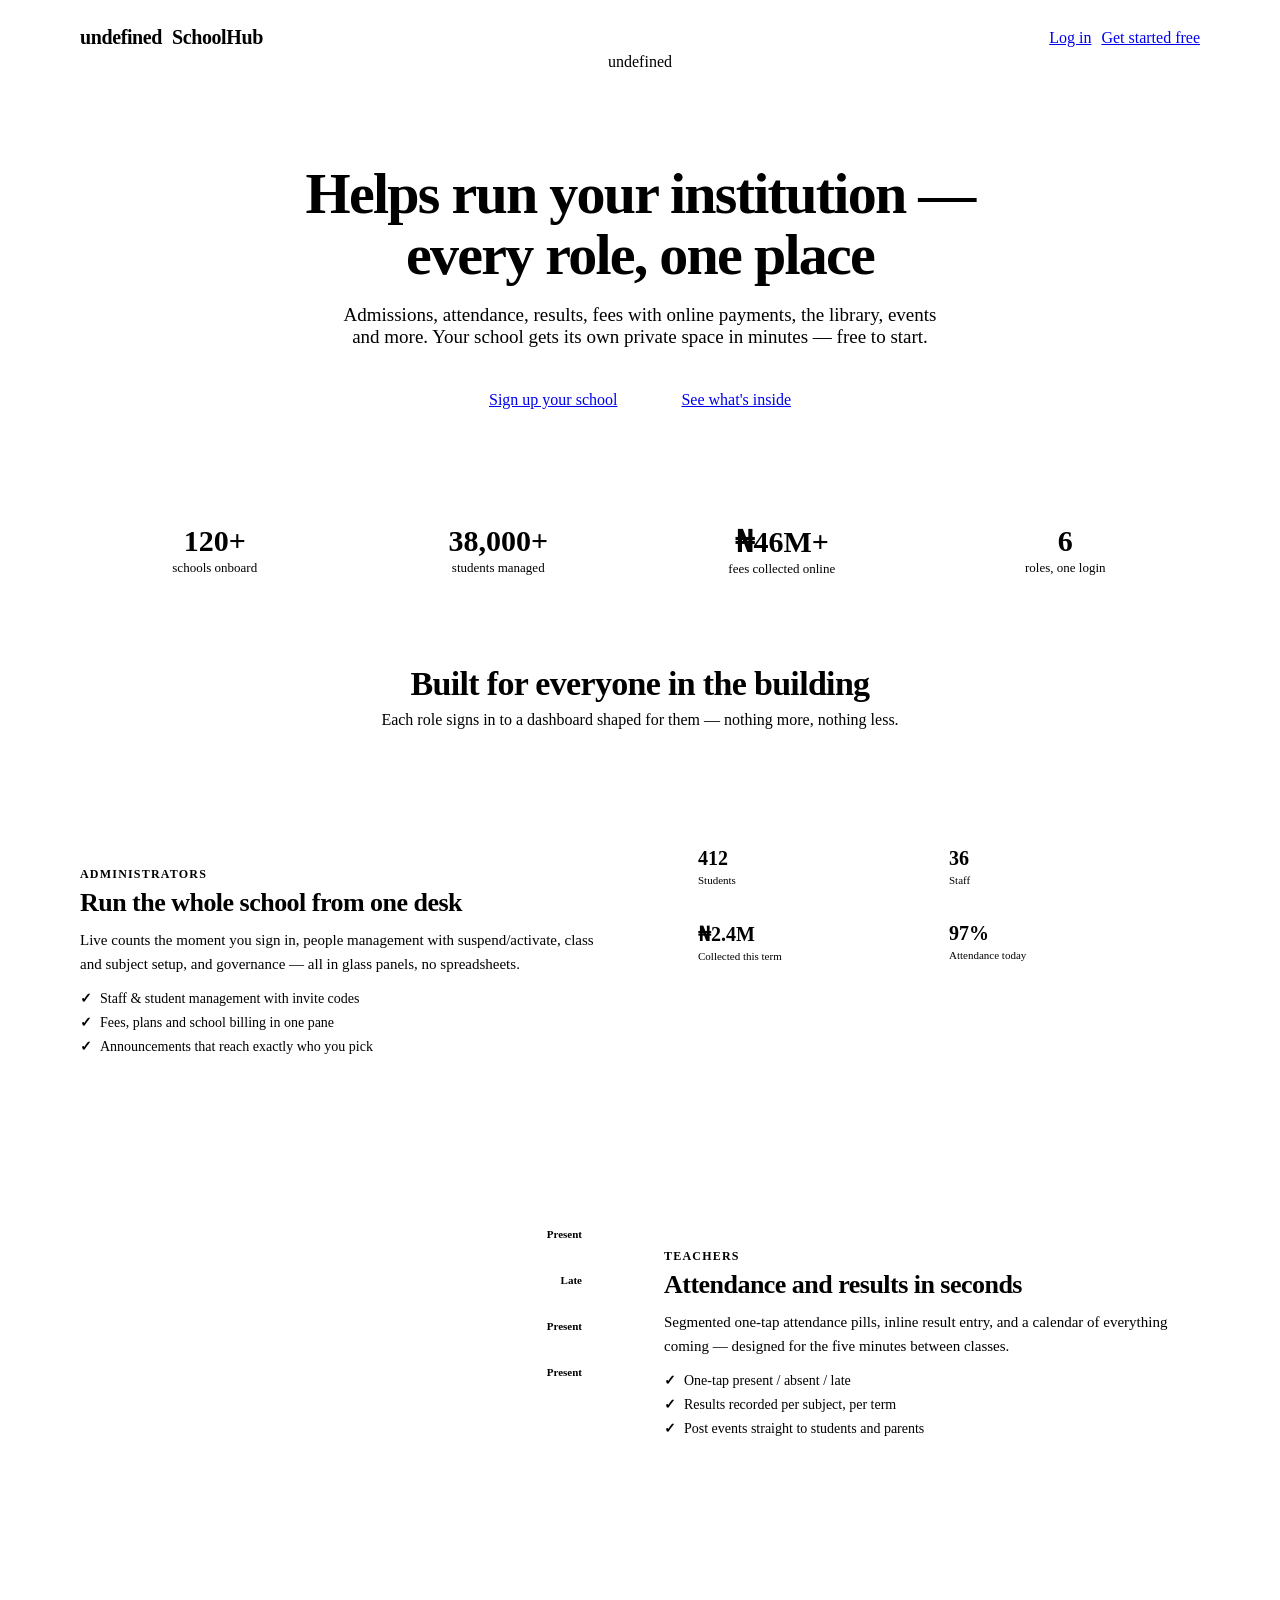
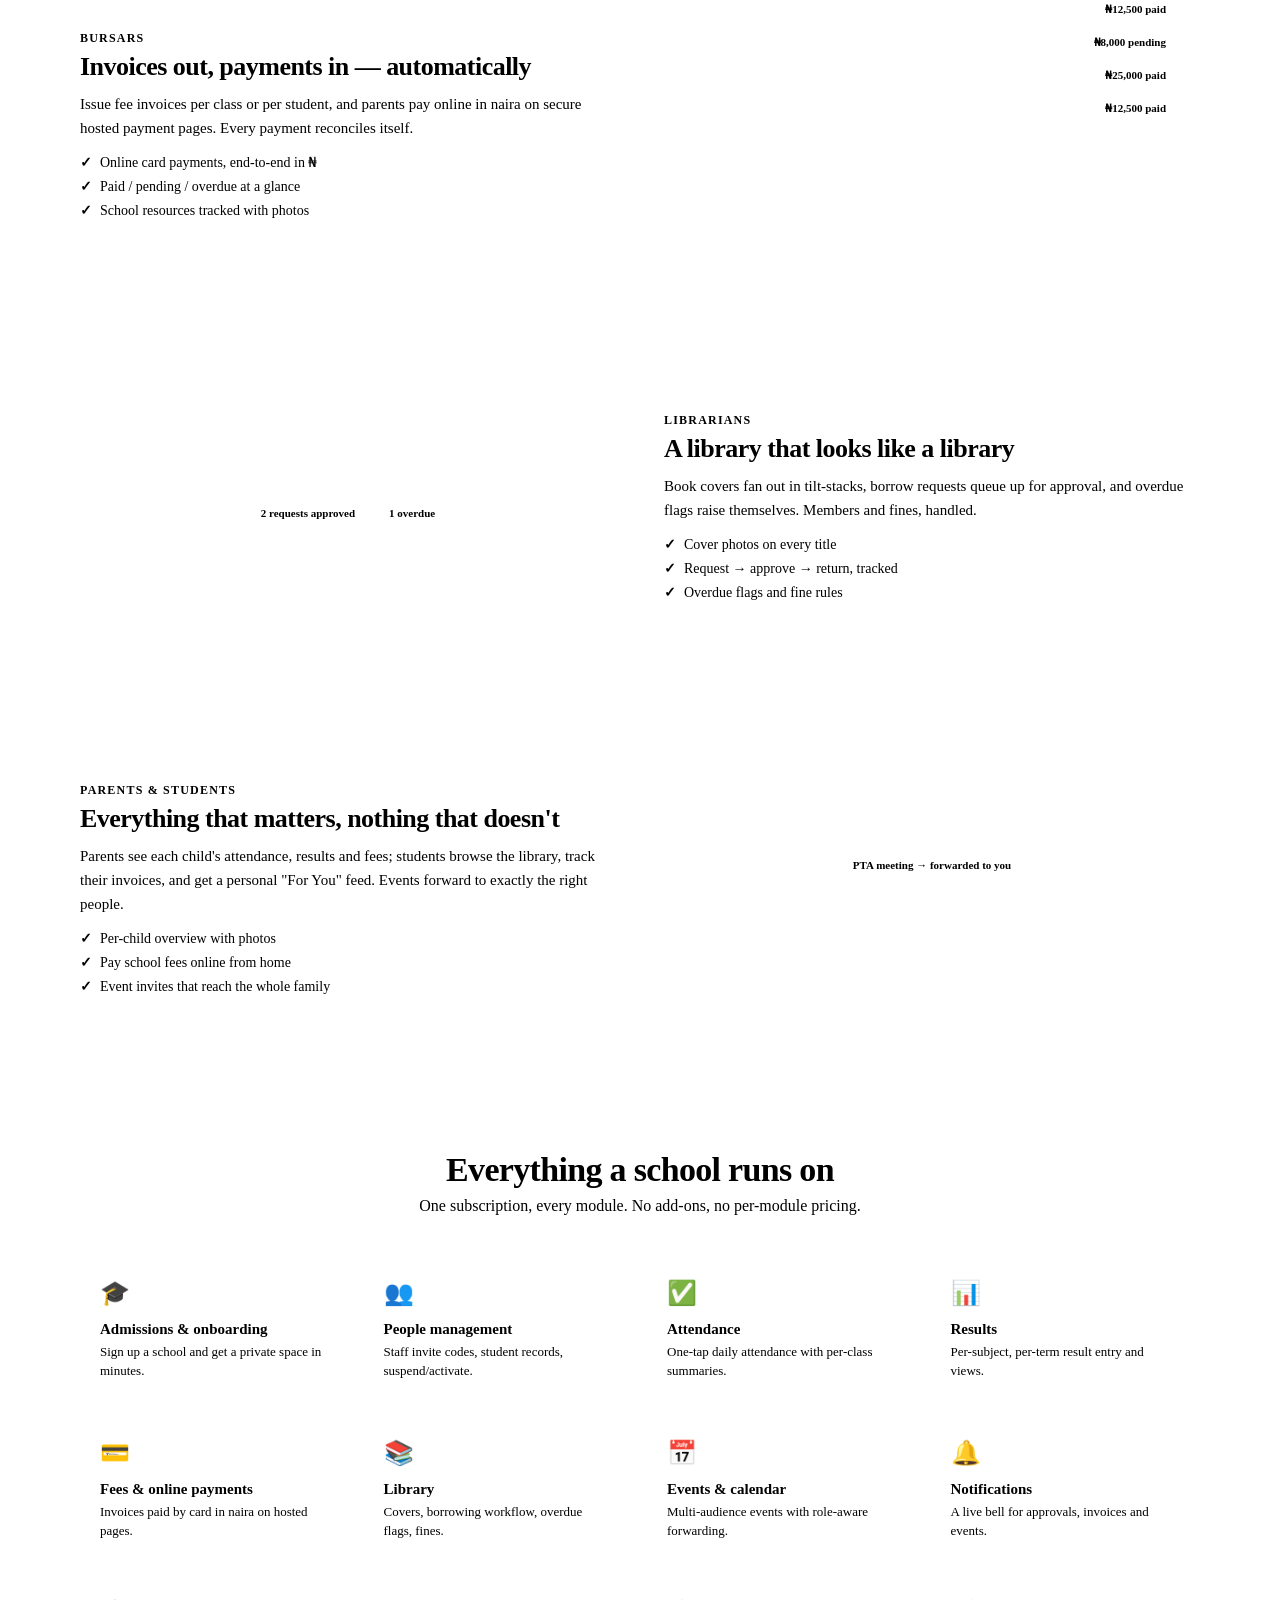
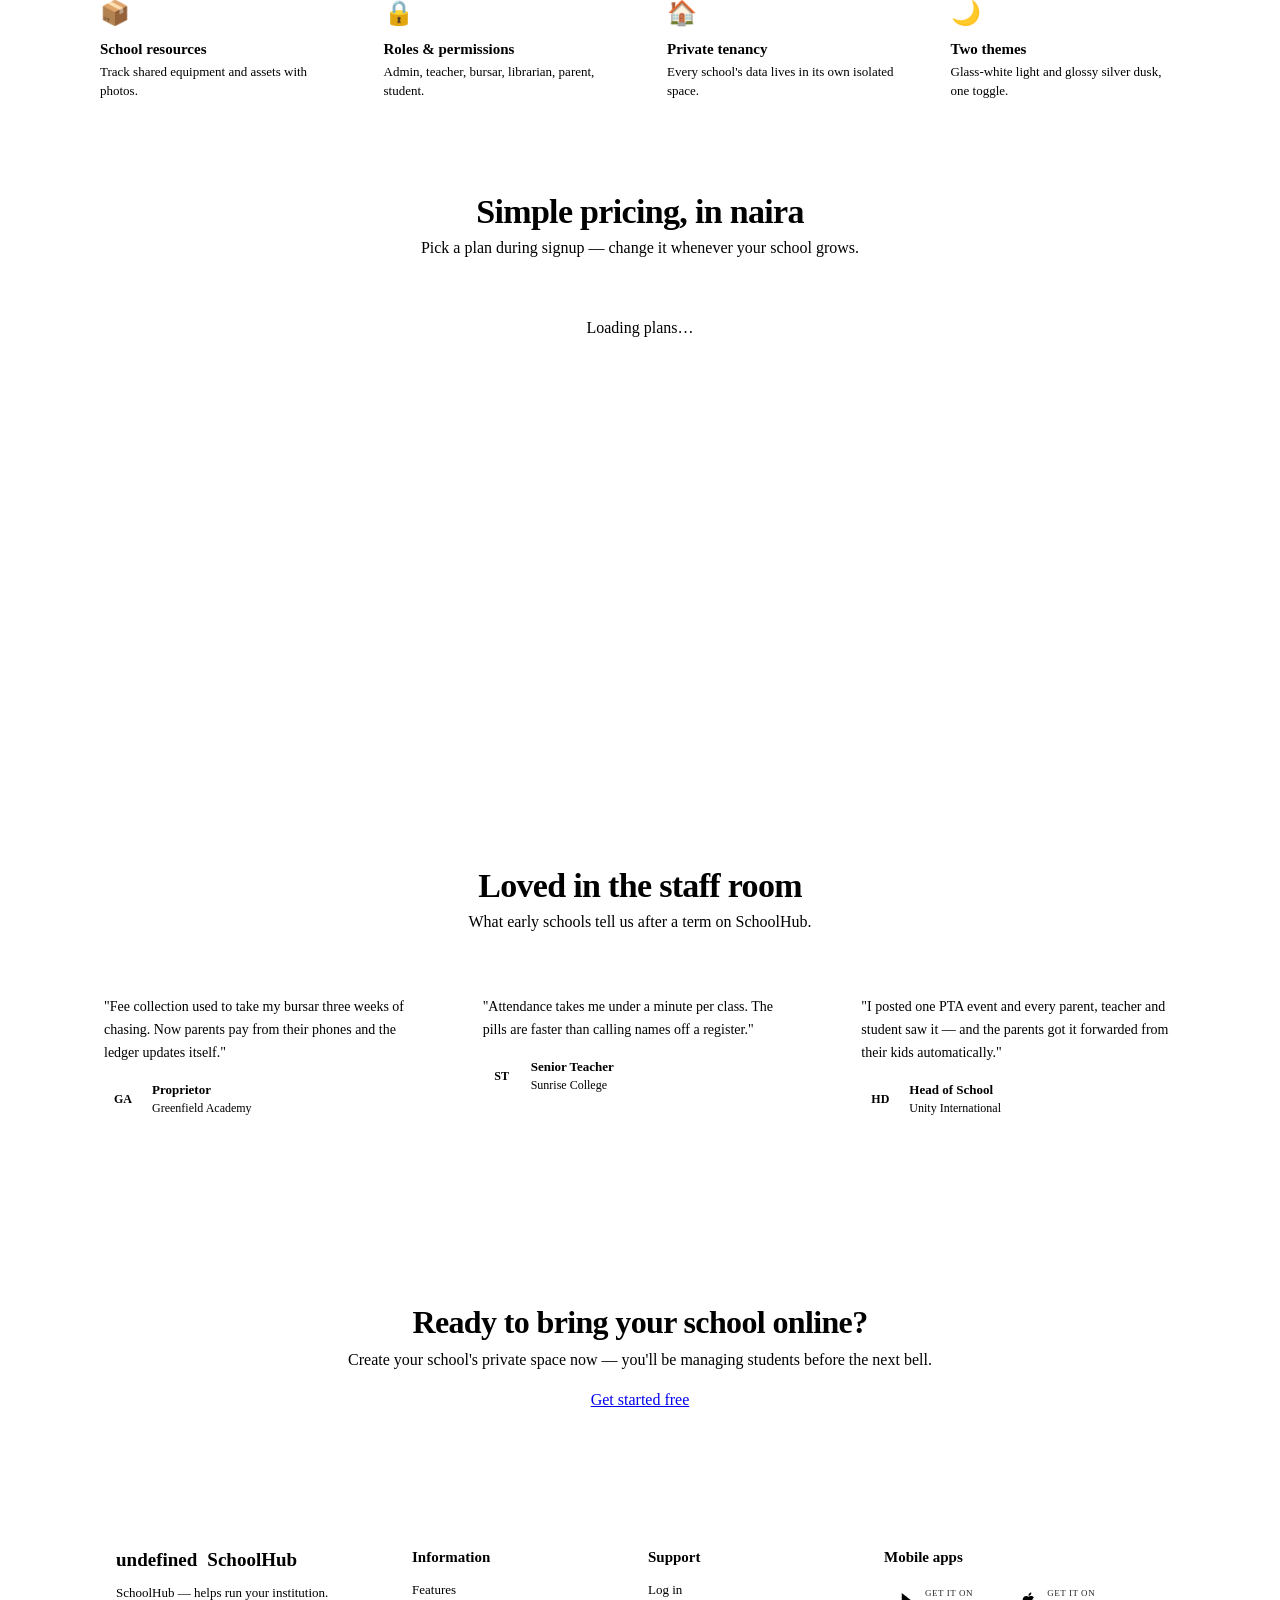
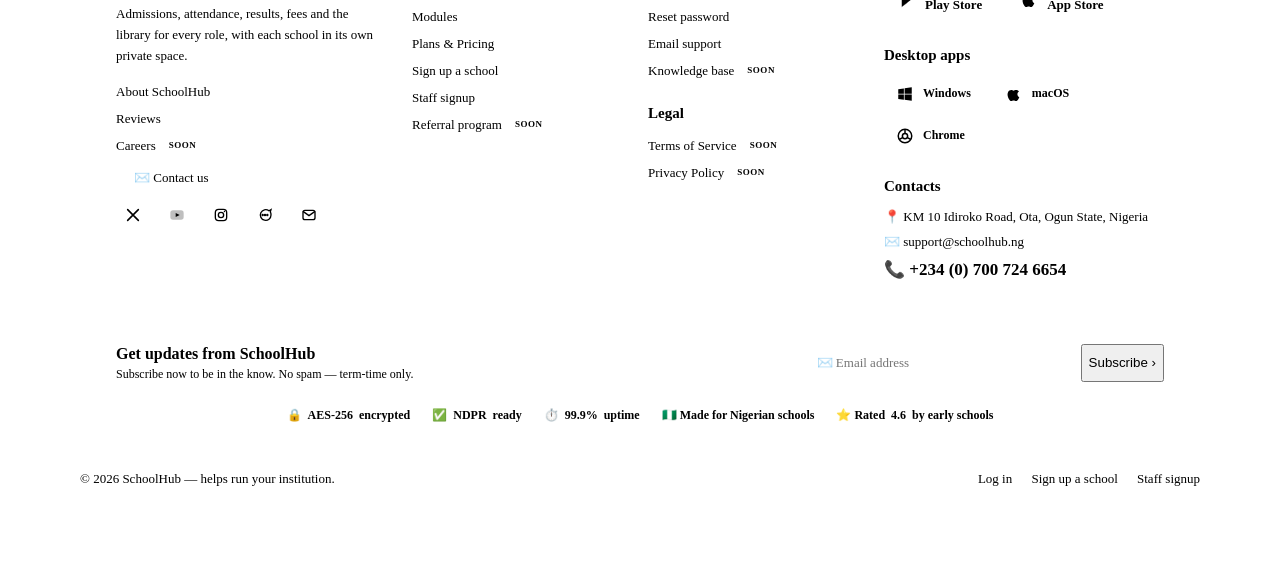
==== commit f24b83a9: "feat: sliding pricing decks everywhere — tap side to focus, tap focused to choose - super-admin Plan" ====
--- a/ApiGateway/src/main/resources/static/index.html
+++ b/ApiGateway/src/main/resources/static/index.html
@@ -5,7 +5,7 @@
 <meta name="viewport" content="width=device-width, initial-scale=1.0">
 <title>SchoolHub — Helps run your institution</title>
 <meta name="description" content="SchoolHub is the all-in-one platform for schools: admissions, attendance, results, fees with online payments, library, events and more — every role in one place.">
-<link rel="stylesheet" href="/css/style.css?v=52">
+<link rel="stylesheet" href="/css/style.css?v=53">
 <script>try{document.documentElement.dataset.theme=localStorage.getItem("shTheme")||"light"}catch(e){}</script>
 <style>
 /* ---- Marketing landing (scoped under body.mkt; tokens come from style.css) ---- */
@@ -79,9 +79,16 @@
 .mod-card b{display:block;font-size:15px;margin-bottom:4px}
 .mod-card span{font-size:13px;color:var(--muted);line-height:1.5}
 
-/* Pricing (live) */
-.price-grid{display:grid;grid-template-columns:repeat(auto-fit,minmax(240px,1fr));gap:18px;max-width:920px;margin:0 auto}
-.price-card{position:relative;border-radius:20px;padding:28px 22px;display:flex;flex-direction:column;gap:10px;background:var(--glass-bg);backdrop-filter:var(--glass-blur);-webkit-backdrop-filter:var(--glass-blur);border:1px solid var(--glass-border);box-shadow:var(--glass-shadow-soft)}
+/* Pricing (live): sliding deck — drag to browse, tap a side card to focus, tap the focused card (or its button) to choose */
+.price-carousel{perspective:1100px;display:flex;justify-content:center;align-items:center;overflow:hidden;padding:6px 0 22px}
+.price-stage{position:relative;width:340px;height:470px;transform-style:preserve-3d}
+.price-stage>.muted{text-align:center;width:100%}
+.price-dots{display:flex;gap:8px;justify-content:center}
+.price-dots i{width:8px;height:8px;border-radius:6px;background:var(--line);cursor:pointer;transition:all .3s ease}
+.price-dots i.on{background:var(--brand);width:24px}
+.price-card{position:absolute;inset:0;cursor:grab;user-select:none;touch-action:pan-y;will-change:transform,filter,opacity;border-radius:20px;padding:28px 22px;display:flex;flex-direction:column;gap:10px;background:var(--glass-bg);backdrop-filter:var(--glass-blur);-webkit-backdrop-filter:var(--glass-blur);border:1px solid var(--glass-border);box-shadow:var(--glass-shadow-soft)}
+.price-card:active{cursor:grabbing}
+.price-card.is-active{cursor:pointer}
 .price-card::before{content:"";position:absolute;inset:0;border-radius:inherit;background:var(--glass-sheen);mix-blend-mode:screen;pointer-events:none}
 .price-card.pop{border-color:var(--brand);box-shadow:var(--glass-shadow)}
 .price-card .pname{font-size:12px;font-weight:700;text-transform:uppercase;letter-spacing:.08em;color:var(--brand)}
@@ -317,7 +324,8 @@
   <section id="pricing">
     <h2 class="sec">Simple pricing, in naira</h2>
     <p class="sec-sub">Pick a plan during signup — change it whenever your school grows.</p>
-    <div class="price-grid" id="priceGrid"><p class="muted" style="text-align:center;grid-column:1/-1">Loading plans&#8230;</p></div>
+    <div class="price-carousel"><div class="price-stage" id="priceStage"><p class="muted">Loading plans&#8230;</p></div></div>
+    <div class="price-dots" id="priceDots"></div>
   </section>
 
   <!-- Testimonials (demo) -->
@@ -463,22 +471,78 @@
   ev.target.innerHTML="<span style='color:var(--ok);font-weight:700;font-size:14px'>&#10003; You're on the list &#8212; see you at the next bell.</span>";
 });
 
-// Live pricing from the public plans endpoint
+// Live pricing: sliding deck. Drag to browse; tapping a side card only focuses it —
+// choosing happens by tapping the focused card (or its button), which hands the
+// plan to signup via ?plan=.
 (async function(){
-  var grid=document.getElementById("priceGrid");
+  var stage=document.getElementById("priceStage"),dots=document.getElementById("priceDots");
   function check(t){return "<li><span class=check>&#10003;</span>"+esc(t)+"</li>"}
+  var plans=[];
   try{
-    var plans=await api("/api/v1/tenants/plans");
-    if(!plans||!plans.length){grid.innerHTML="<p class=muted style='text-align:center;grid-column:1/-1'>Plans are being finalised &#8212; sign up and pick one there.</p>";return}
-    grid.innerHTML=plans.map(function(p,i){
-      var perks=(p.description||"").split(",").map(function(s){return s.trim()}).filter(Boolean);
-      return "<div class='price-card"+(i===1?" pop":"")+"'>"+
-        "<span class=pname>"+esc(p.name)+(i===1?" &#183; most popular":"")+"</span>"+
-        "<span class=pprice>"+(p.priceNaira?"&#8358;"+p.priceNaira.toLocaleString():"Free")+"<span>/term</span></span>"+
-        "<ul>"+perks.map(check).join("")+"</ul>"+
-        "<a class=btn href='/signup.html'>Choose "+esc(p.name)+"</a></div>";
-    }).join("");
-  }catch(e){grid.innerHTML="<p class=muted style='text-align:center;grid-column:1/-1'>Could not load plans right now.</p>"}
+    plans=await api("/api/v1/tenants/plans");
+  }catch(e){stage.innerHTML="<p class=muted>Could not load plans right now.</p>";return}
+  if(!plans||!plans.length){stage.innerHTML="<p class=muted>Plans are being finalised &#8212; sign up and pick one there.</p>";return}
+
+  var active=plans.length>1?1:0;
+  stage.innerHTML=plans.map(function(p,i){
+    var perks=(p.description||"").split(",").map(function(s){return s.trim()}).filter(Boolean);
+    return "<div class='price-card"+(i===1?" pop":"")+"' data-idx="+i+">"+
+      "<span class=pname>"+esc(p.name)+(i===1?" &#183; most popular":"")+"</span>"+
+      "<span class=pprice>"+(p.priceNaira?"&#8358;"+p.priceNaira.toLocaleString():"Free")+"<span>/term</span></span>"+
+      "<ul>"+perks.map(check).join("")+"</ul>"+
+      "<span class=btn style='margin-top:auto;position:relative;z-index:1;text-align:center'>Choose "+esc(p.name)+"</span></div>";
+  }).join("");
+  dots.innerHTML=plans.map(function(p,i){return "<i data-dot="+i+" title='"+esc(p.name)+"'></i>"}).join("");
+
+  var cards=[].slice.call(stage.querySelectorAll(".price-card"));
+  var startX=0,dx=0,dragging=false;
+  var EASE="transform .45s cubic-bezier(.22,1,.36,1), filter .45s ease, opacity .45s ease";
+  function place(c,i,shift){
+    var d=i-active;
+    if(d===0)c.style.transform="translateX("+shift+"px) translateZ(0) scale(1)";
+    else if(Math.abs(d)===1)c.style.transform="translateX(calc("+(d*55)+"% + "+shift+"px)) translateZ(-60px) scale(.86)";
+    else c.style.transform="translateX("+(d>0?70:-70)+"%) translateZ(-120px) scale(.7)";
+  }
+  function position(){
+    cards.forEach(function(c,i){
+      var d=i-active;
+      c.style.transition=EASE;
+      place(c,i,0);
+      c.style.filter=d===0?"none":Math.abs(d)===1?"blur(1.5px) brightness(.8)":"blur(3px)";
+      c.style.opacity=d===0?"1":Math.abs(d)===1?".7":"0";
+      c.style.zIndex=d===0?3:Math.abs(d)===1?2:1;
+      c.style.pointerEvents=Math.abs(d)>1?"none":"";
+      c.classList.toggle("is-active",d===0);
+    });
+    dots.querySelectorAll("i").forEach(function(el,i){el.classList.toggle("on",i===active)});
+  }
+  function choose(i){location.href="/signup.html?plan="+encodeURIComponent(plans[i].name)}
+  cards.forEach(function(c,i){
+    c.addEventListener("pointerdown",function(e){
+      dragging=true;dx=0;startX=e.clientX;
+      try{c.setPointerCapture(e.pointerId)}catch(err){}
+      cards.forEach(function(x){x.style.transition="none"});
+    });
+    c.addEventListener("pointermove",function(e){
+      if(!dragging)return;
+      dx=e.clientX-startX;
+      cards.forEach(function(x,j){if(Math.abs(j-active)<=1)place(x,j,dx*.35)});
+    });
+    // One handler decides drag-snap vs tap: side tap = focus, focused tap = choose.
+    c.addEventListener("pointerup",function(){
+      if(!dragging)return;
+      dragging=false;
+      if(dx<-90&&active<cards.length-1)active++;
+      else if(dx>90&&active>0)active--;
+      else if(Math.abs(dx)<8){
+        if(i!==active){active=i}else{choose(i);return}
+      }
+      position();
+    });
+    c.addEventListener("pointercancel",function(){dragging=false;position()});
+  });
+  dots.querySelectorAll("i").forEach(function(el){el.onclick=function(){active=Number(el.dataset.dot);position()}});
+  position();
 })();
 
 // Hero shards: gentle scroll sweep (eased, low sensitivity) + click-and-drag.
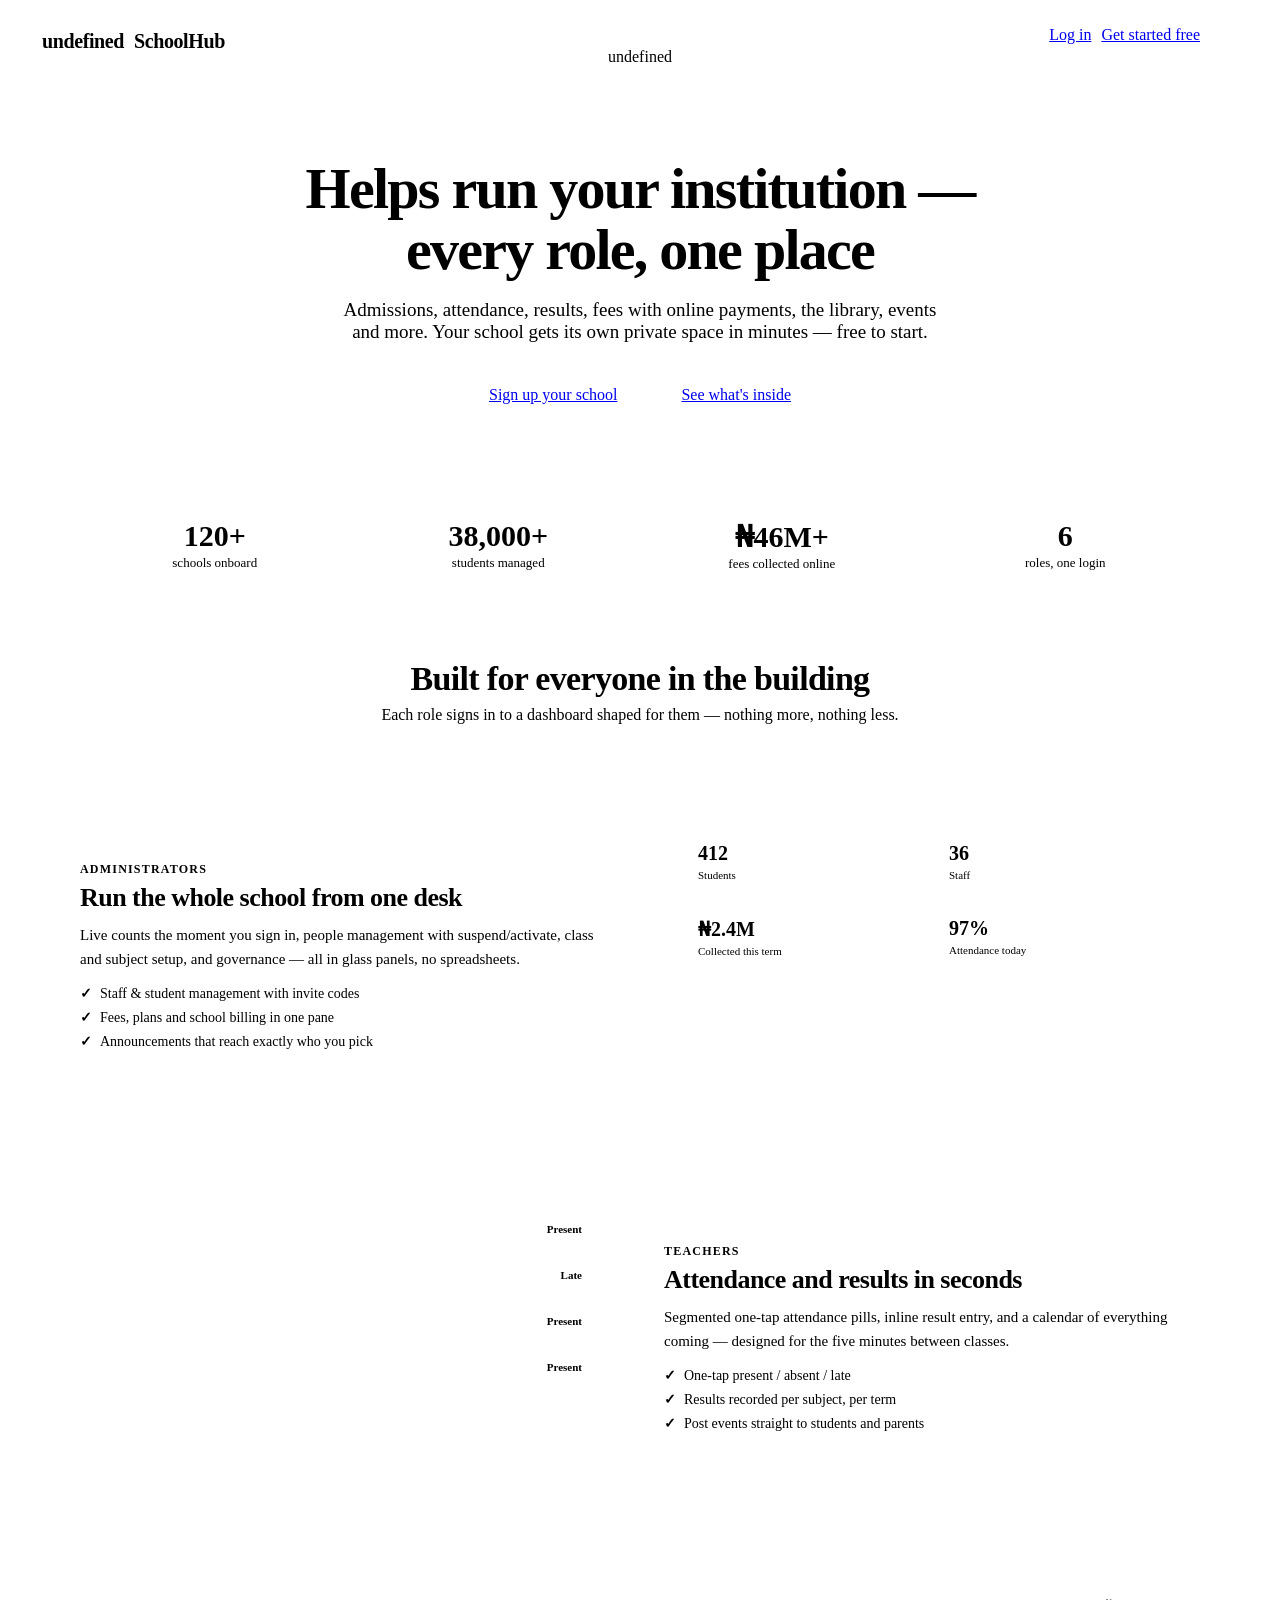
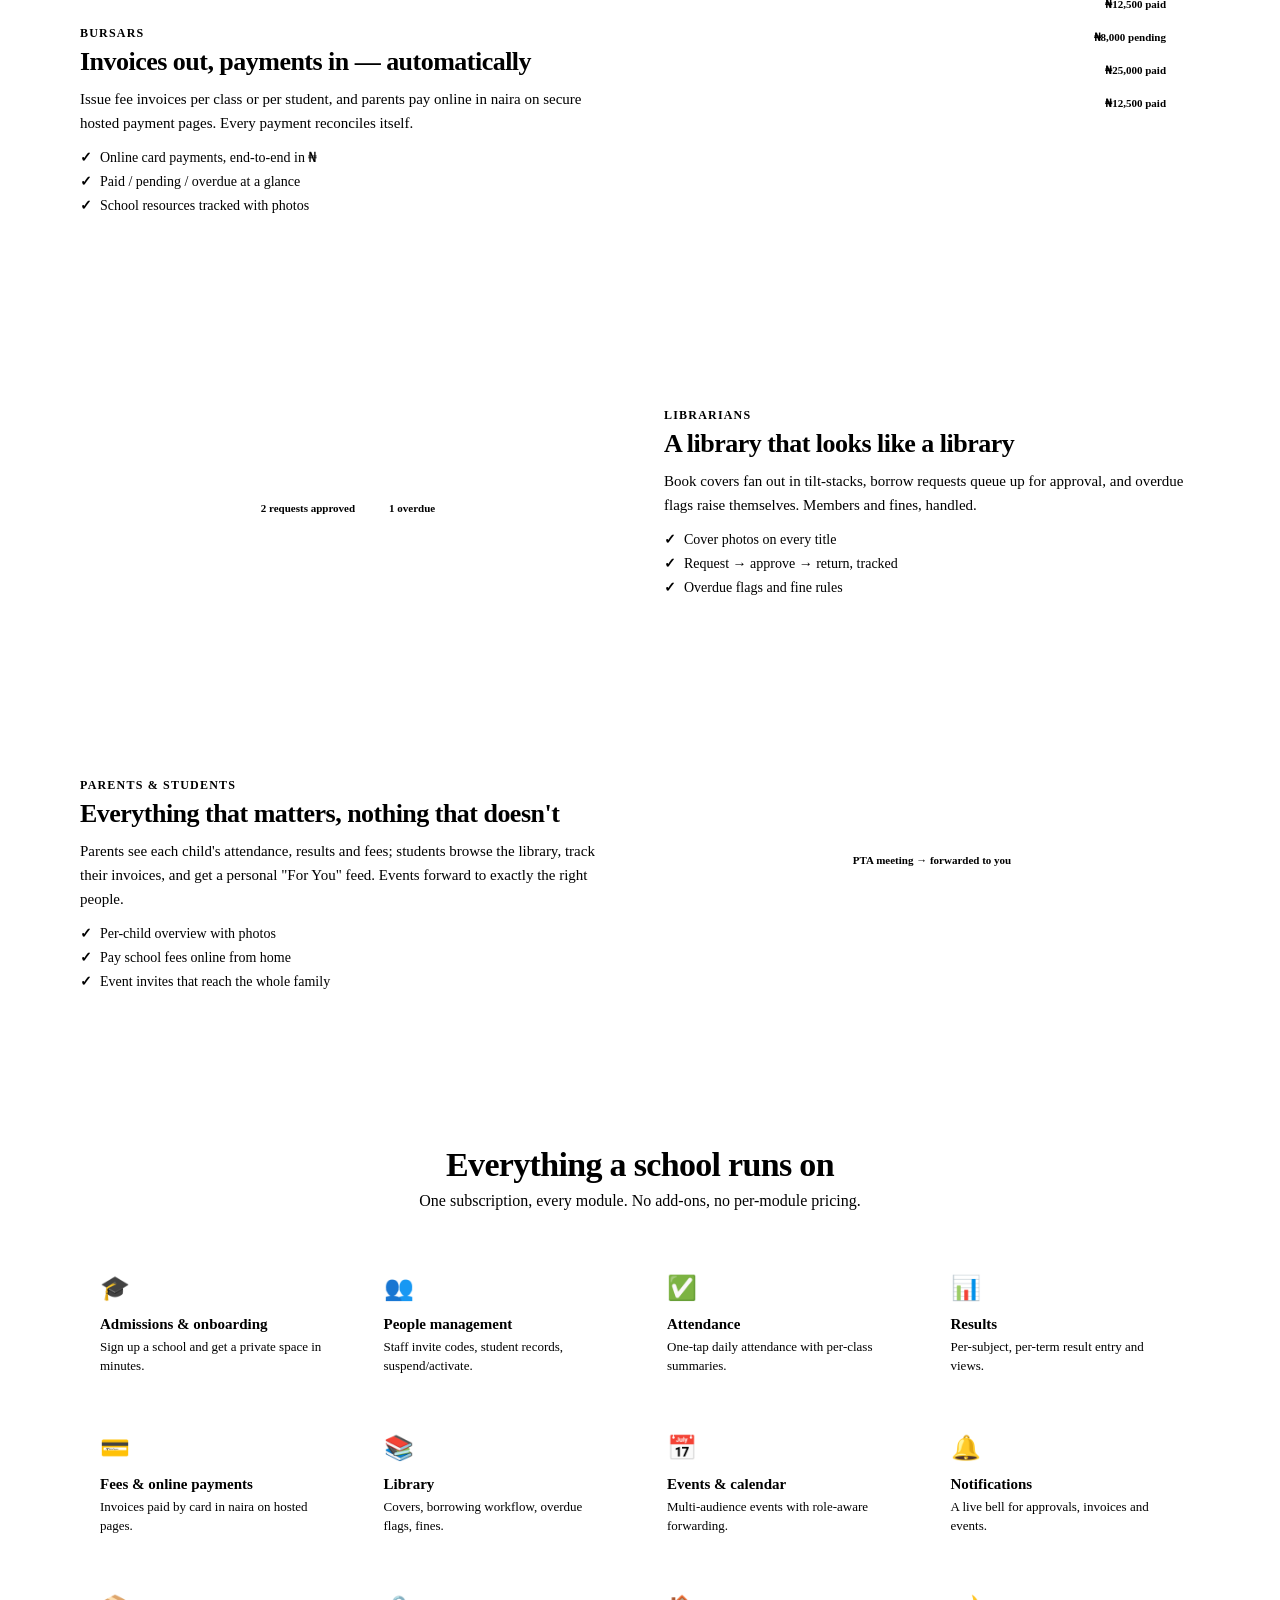
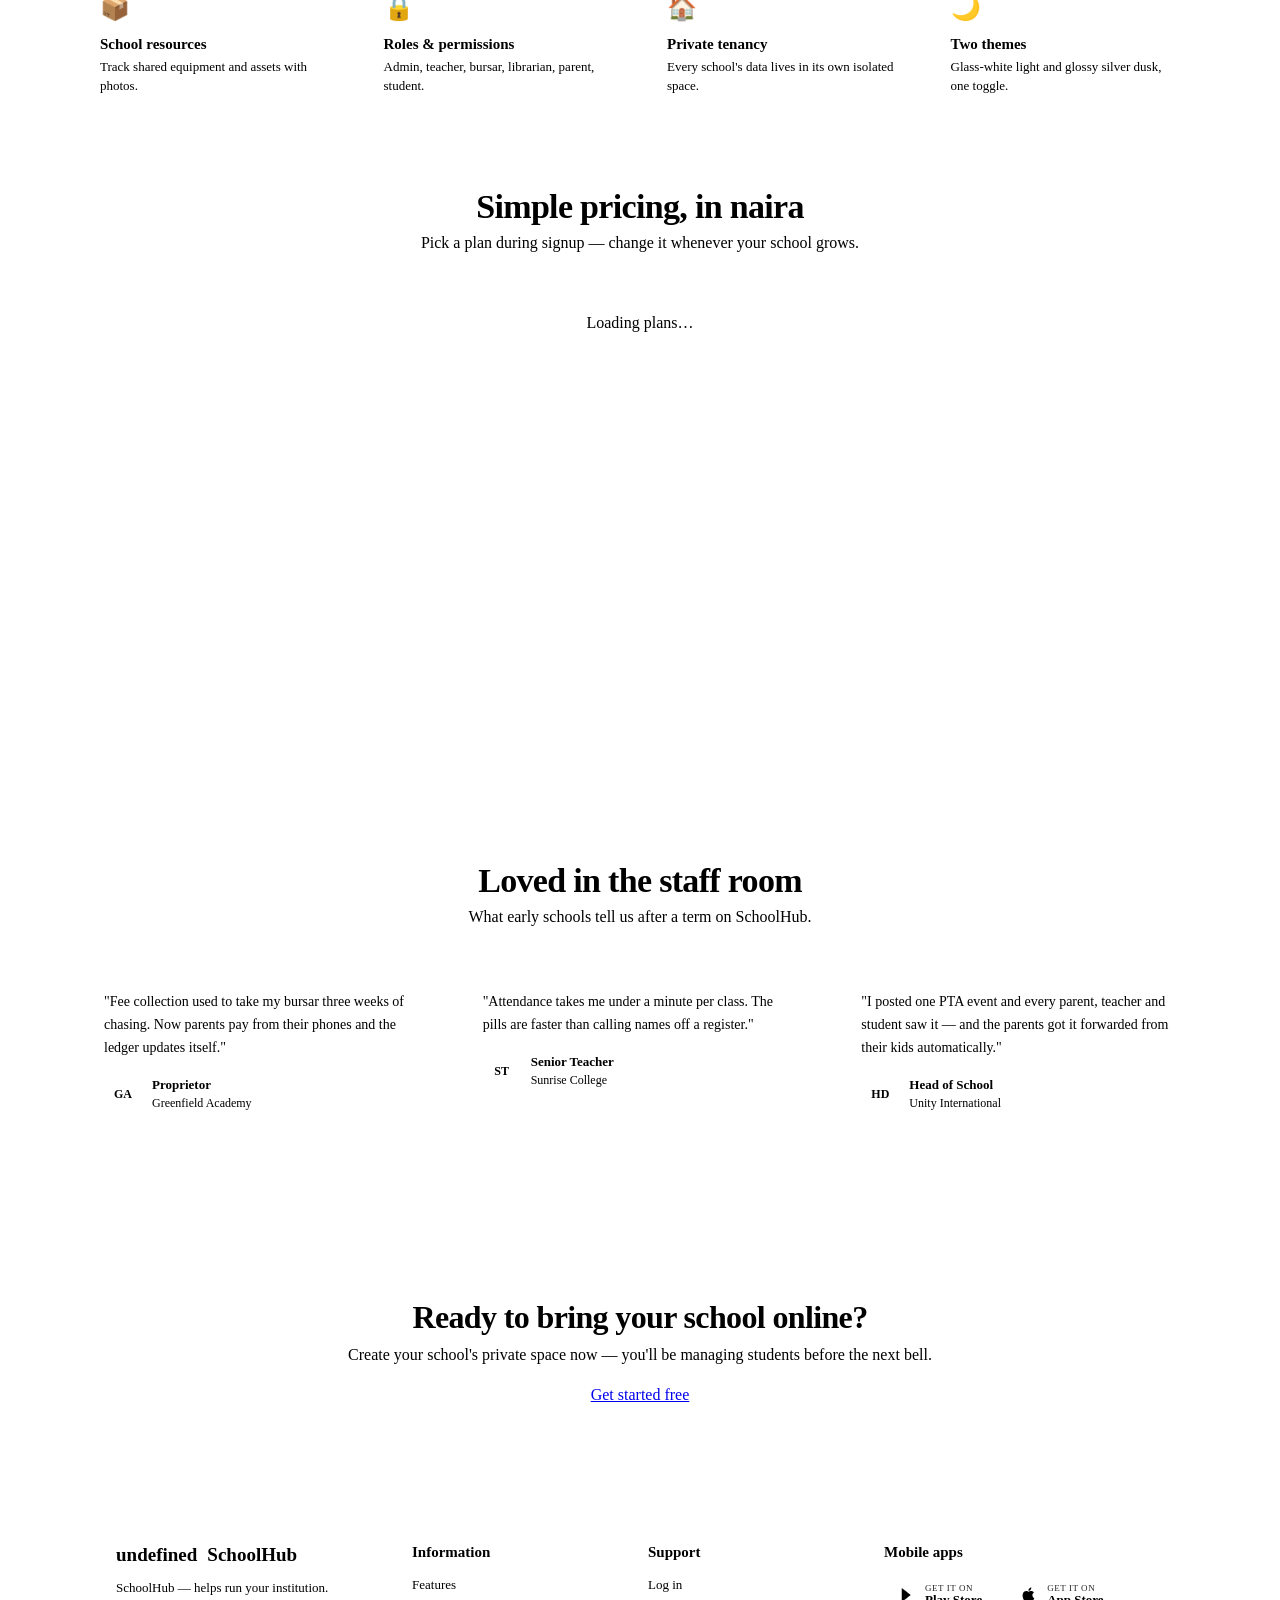
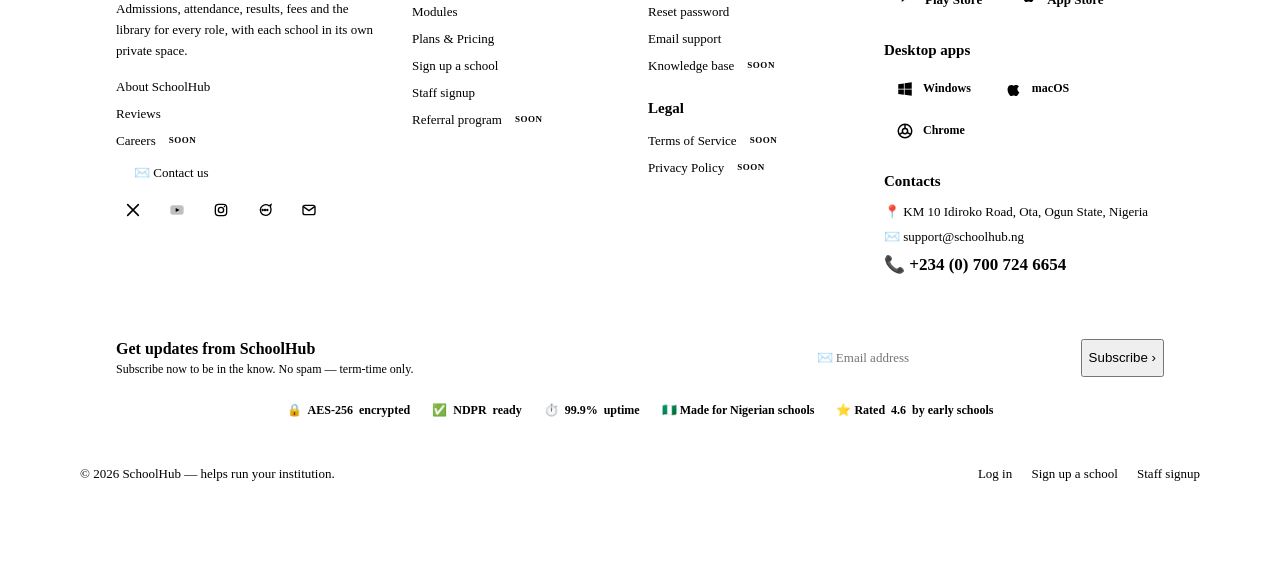
==== commit 2e217c46: "feat: dynamic island scroll-pop + auto-retract, corners layout, fixed brand badge - Island: slim 7px" ====
--- a/ApiGateway/src/main/resources/static/index.html
+++ b/ApiGateway/src/main/resources/static/index.html
@@ -13,6 +13,11 @@
 .mkt-wrap{max-width:1120px;margin:0 auto;padding:0 22px}
 .mkt-top{display:flex;align-items:center;justify-content:space-between;padding:18px 0;position:relative;z-index:3}
 .mkt-brand{display:flex;align-items:center;gap:10px;font-weight:800;font-size:20px;letter-spacing:-.02em;color:var(--brand-dark);text-decoration:none}
+/* Fixed top-bar brand — sits in the top-bar layer, doesn't scroll */
+.mkt-brand-fixed{display:flex;align-items:center;gap:10px;font-weight:800;font-size:20px;letter-spacing:-.02em;color:var(--brand-dark);text-decoration:none;position:fixed;top:22px;left:28px;z-index:70;padding:8px 14px;border-radius:14px;background:var(--glass-bg);backdrop-filter:var(--glass-blur);-webkit-backdrop-filter:var(--glass-blur);border:1px solid var(--glass-border);box-shadow:var(--glass-shadow);overflow:hidden}
+/* Glossy top reflection — same glass recipe every other surface uses */
+.mkt-brand-fixed::before{content:"";position:absolute;top:0;left:5%;width:90%;height:35%;background:var(--glass-sheen);border-radius:14px 14px 0 0;pointer-events:none;mix-blend-mode:screen}
+.mkt-brand-fixed svg{width:28px;height:28px}
 .mkt-brand svg{width:36px;height:36px}
 .mkt-nav{display:flex;align-items:center;gap:10px}
 .mkt h2.sec{font-size:34px;letter-spacing:-.02em;text-align:center;margin:0 0 8px}
@@ -163,11 +168,14 @@
 </style>
 </head>
 <body class="mkt">
+
+<!-- Fixed top-bar brand: stays put while the landing page scrolls underneath -->
+<a class="mkt-brand-fixed" href="/index.html"><span id="brandMark"></span>SchoolHub</a>
+
 <div class="mkt-wrap">
 
   <header class="mkt-top">
-    <a class="mkt-brand" href="/index.html"><span id="brandMark"></span>SchoolHub</a>
-    <nav class="mkt-nav">
+    <nav class="mkt-nav" style="margin-left:auto">
       <a class="btn secondary" href="/login.html">Log in</a>
       <a class="btn" href="/signup.html">Get started free</a>
     </nav>
@@ -462,7 +470,7 @@
 document.getElementById("brandMark").innerHTML=window.shLogoSvg;
 document.getElementById("heroMark").innerHTML=window.shLogoSvg;
 document.getElementById("footMark").innerHTML=window.shLogoSvg;
-document.querySelector("#brandMark svg").style.cssText="width:36px;height:36px;display:block";
+document.querySelector("#brandMark svg").style.cssText="width:28px;height:28px;display:block";
 document.querySelector("#footMark svg").style.cssText="width:34px;height:34px;display:block";
 
 // Newsletter: front-end only (no mailing backend yet) — acknowledge and stop.
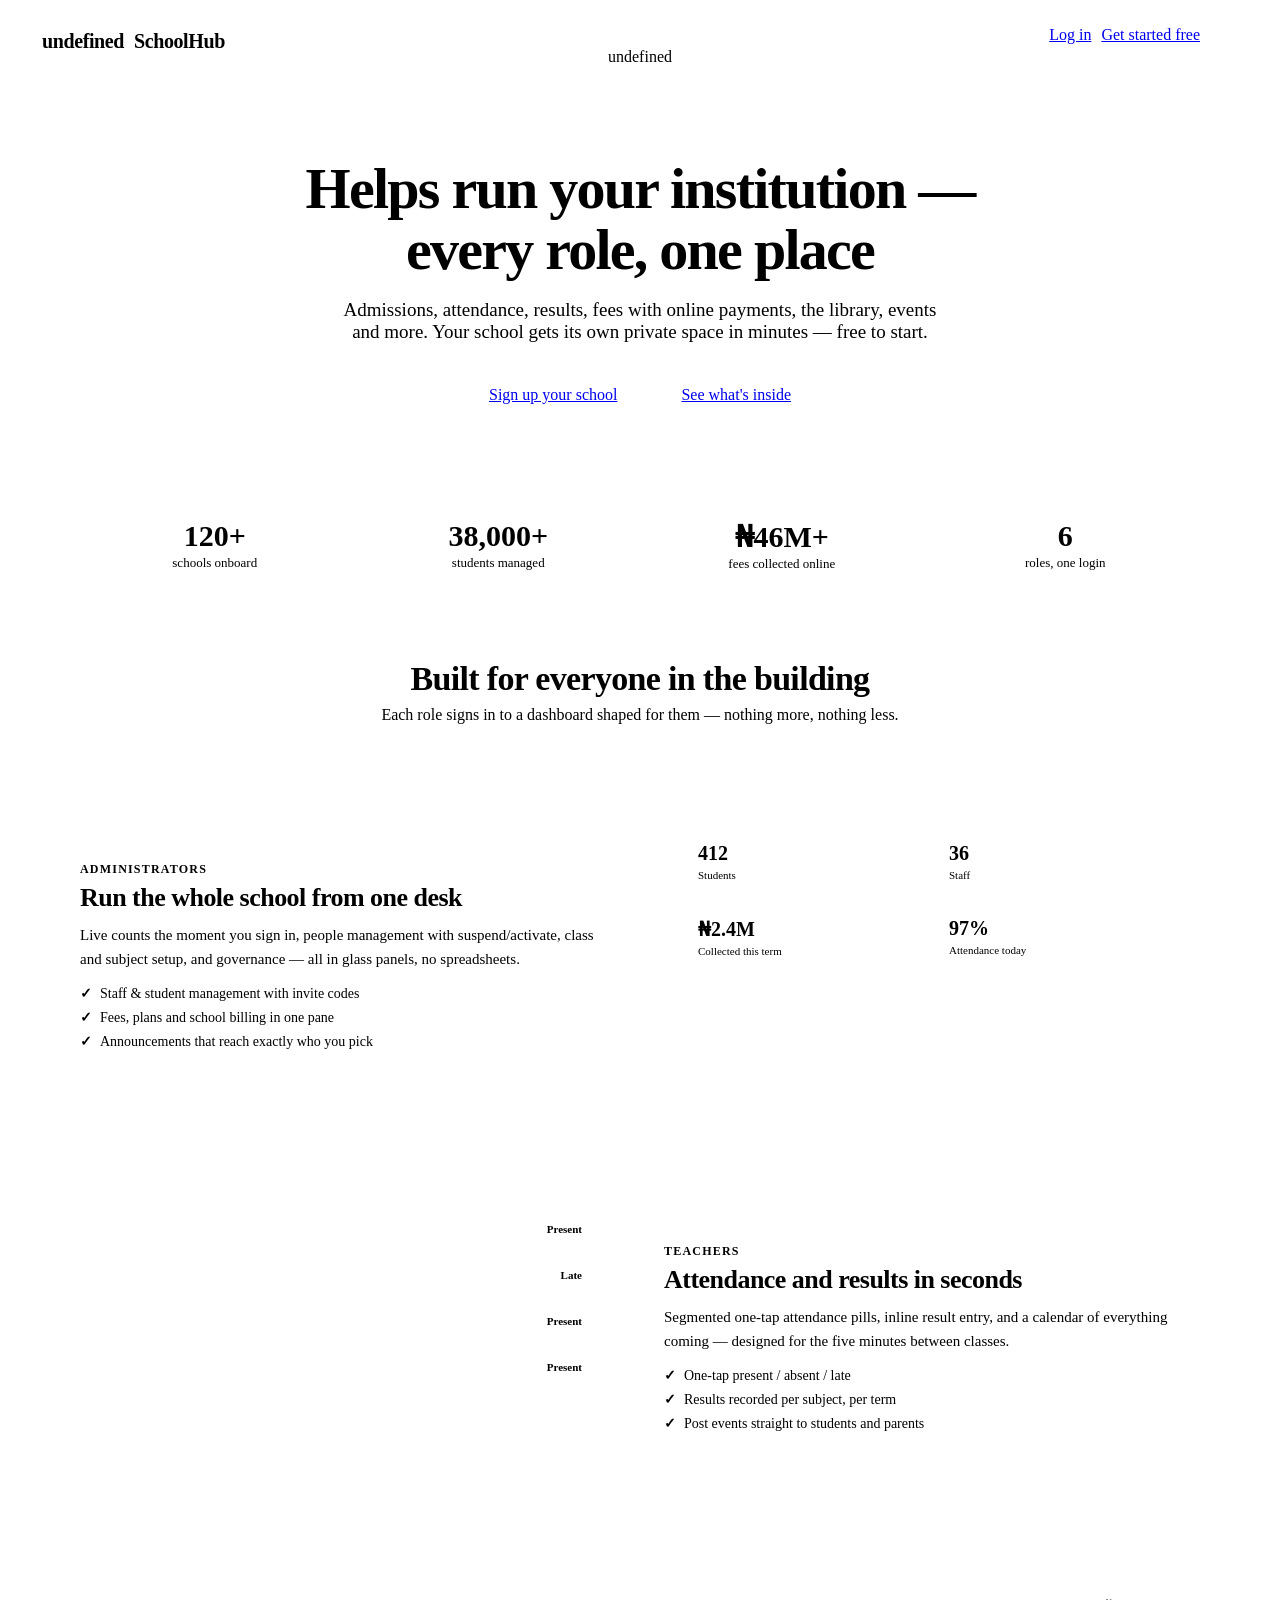
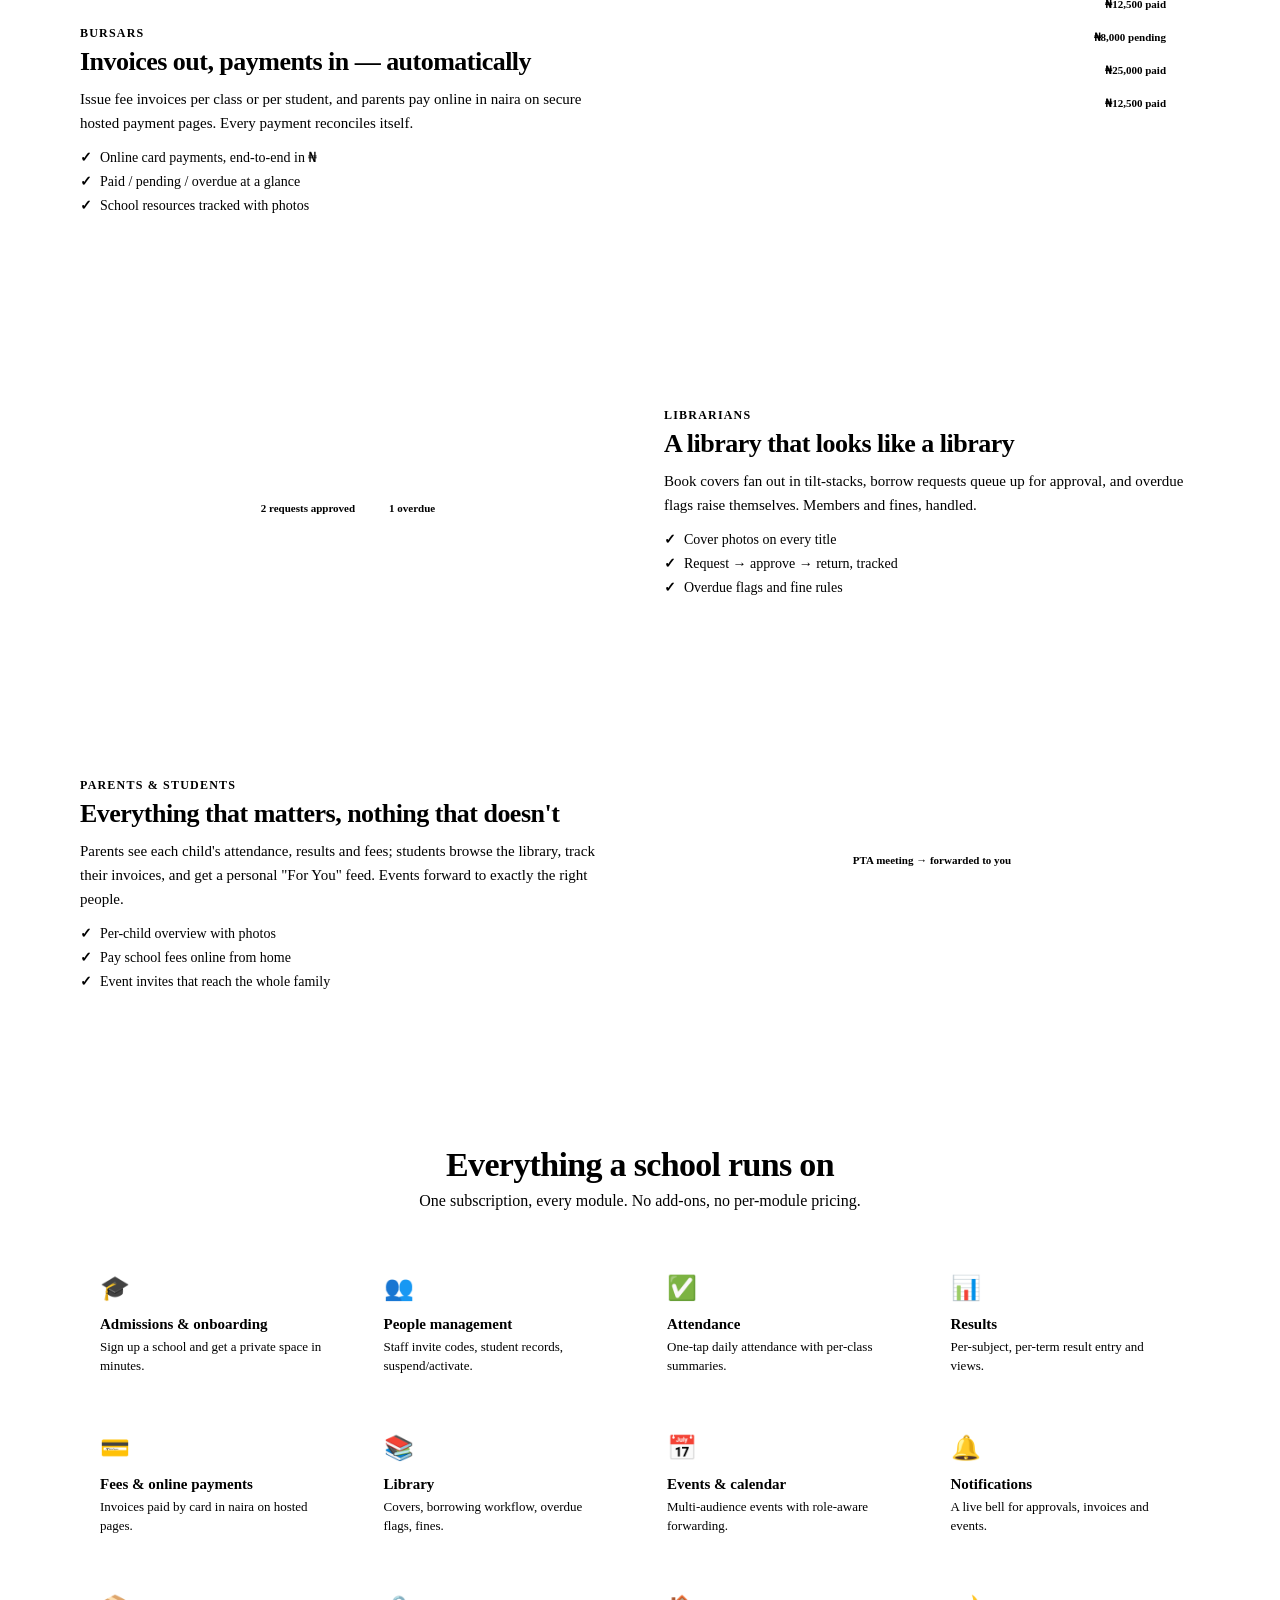
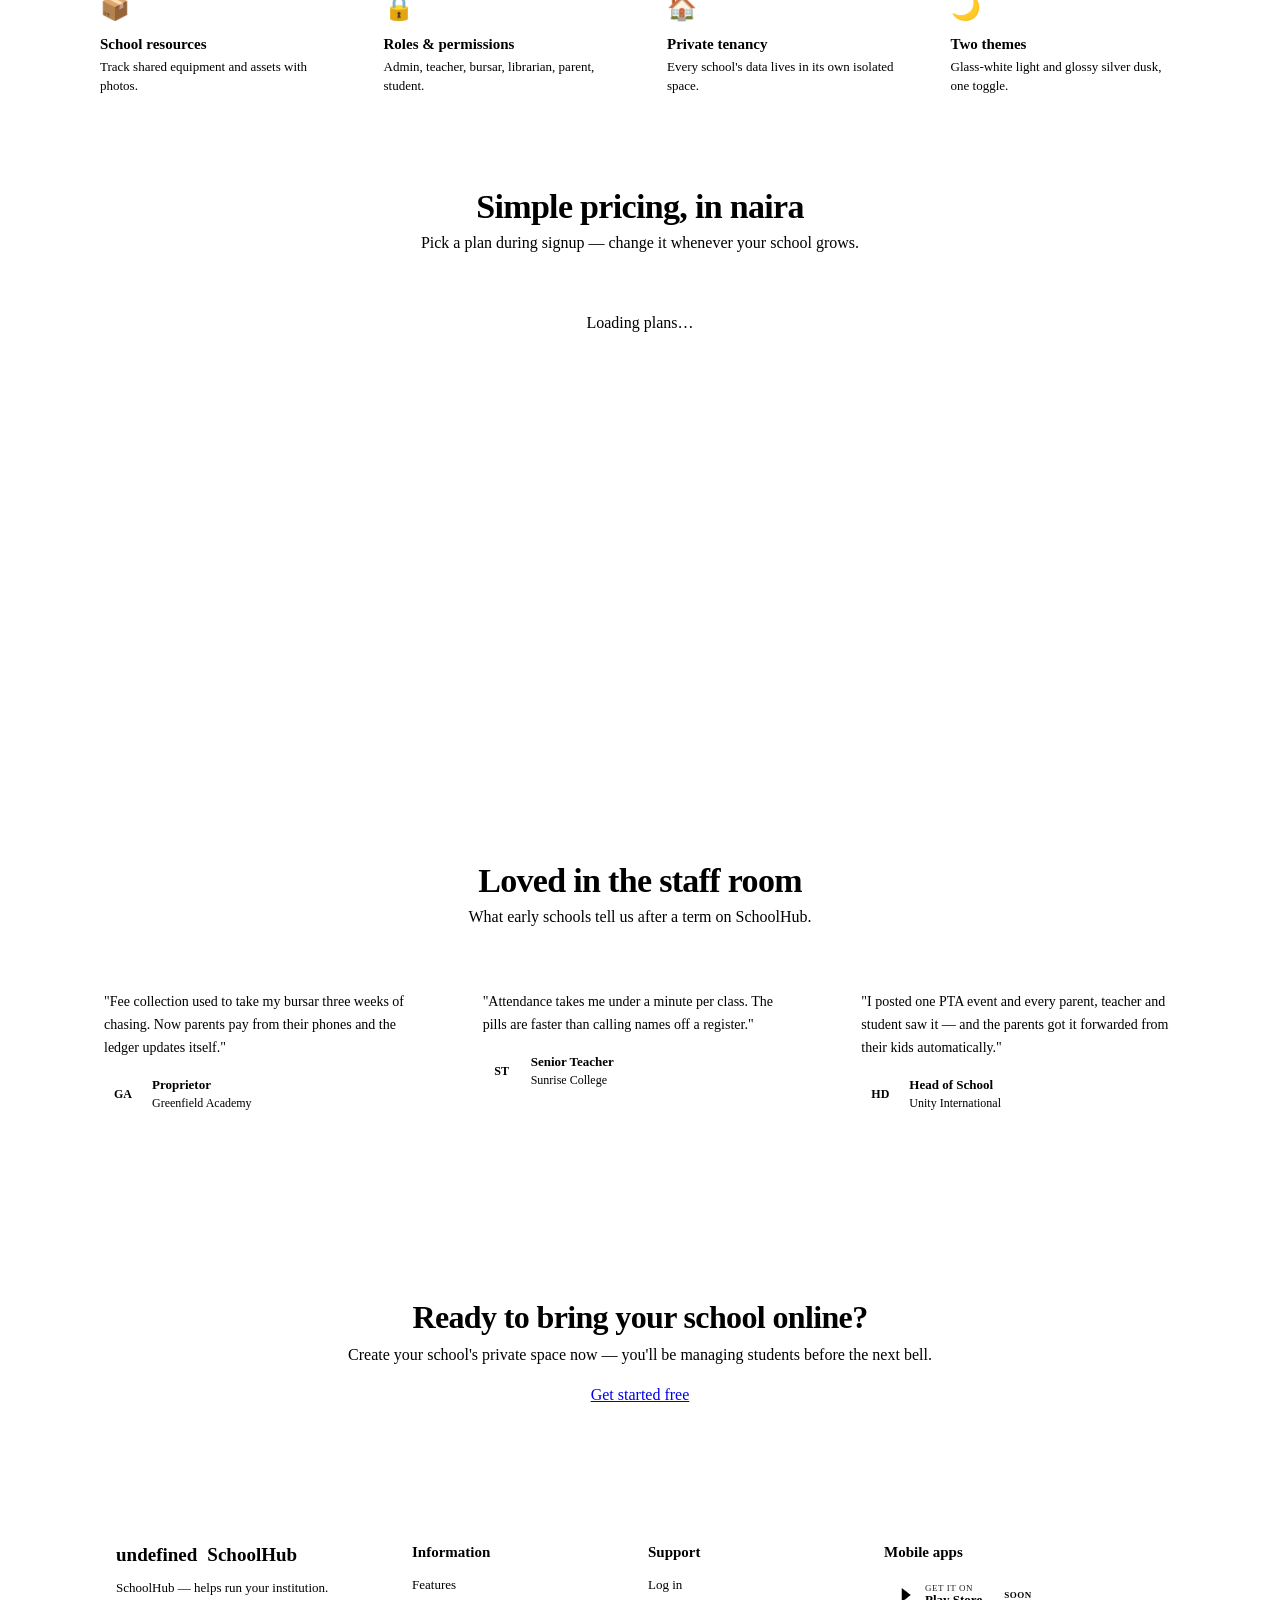
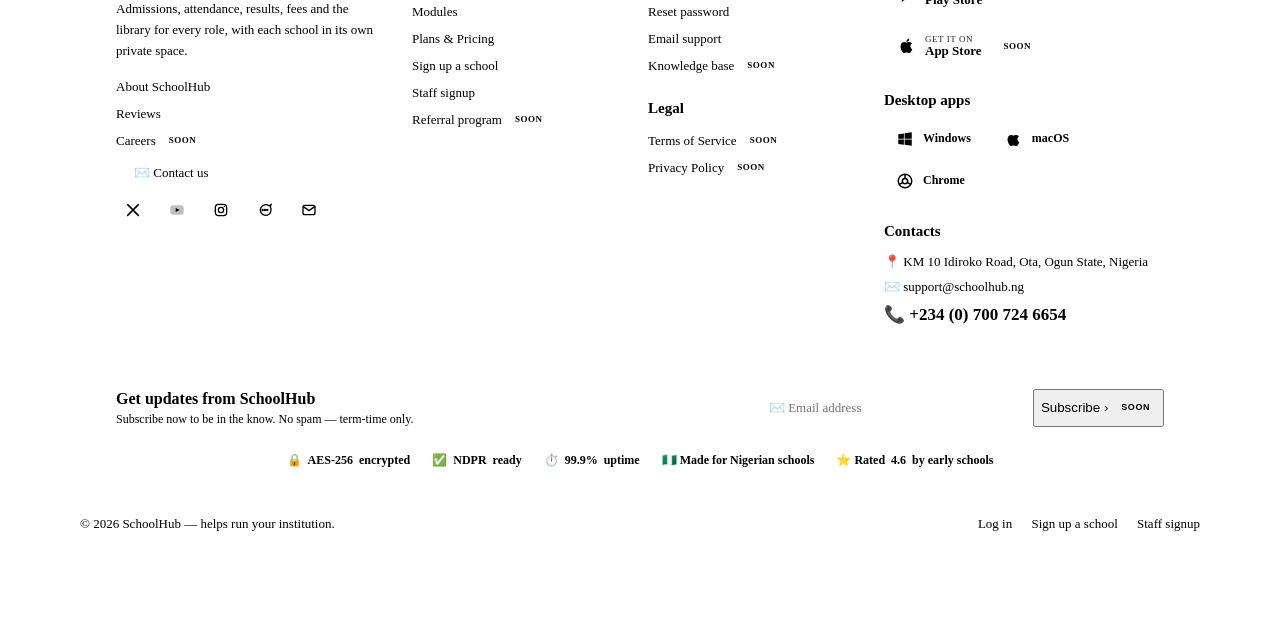
==== commit 9e280827: "feat: landing footer coming-soon indicators for non-functional items" ====
--- a/ApiGateway/src/main/resources/static/index.html
+++ b/ApiGateway/src/main/resources/static/index.html
@@ -376,10 +376,10 @@
         </ul>
         <p style="margin:14px 0 12px"><a class="btn" style="padding:9px 18px;font-size:13px" href="mailto:support@schoolhub.ng">&#9993;&#65039; Contact us</a></p>
         <div class="foot-social">
-          <a href="#" aria-label="X" onclick="return false"><svg viewBox="0 0 24 24" fill="none" stroke="currentColor" stroke-width="2.4" stroke-linecap="round"><path d="M4 4l16 16M20 4L4 20"/></svg></a>
-          <a href="#" aria-label="YouTube" onclick="return false"><svg viewBox="0 0 24 24" fill="currentColor"><rect x="2" y="5" width="20" height="14" rx="4" opacity=".25"/><path d="M10 9l6 3-6 3z"/></svg></a>
-          <a href="#" aria-label="Instagram" onclick="return false"><svg viewBox="0 0 24 24" fill="none" stroke="currentColor" stroke-width="2"><rect x="3.5" y="3.5" width="17" height="17" rx="5"/><circle cx="12" cy="12" r="4"/><circle cx="17.2" cy="6.8" r="1.1" fill="currentColor" stroke="none"/></svg></a>
-          <a href="#" aria-label="Chat" onclick="return false"><svg viewBox="0 0 24 24" fill="none" stroke="currentColor" stroke-width="2" stroke-linecap="round"><path d="M21 12a8 8 0 1 1-3.1-6.3L21 4l-1 3.4A8 8 0 0 1 21 12z"/><circle cx="8.5" cy="12" r=".8" fill="currentColor"/><circle cx="12" cy="12" r=".8" fill="currentColor"/><circle cx="15.5" cy="12" r=".8" fill="currentColor"/></svg></a>
+          <a href="#" aria-label="X" title="Coming soon" onclick="return false"><svg viewBox="0 0 24 24" fill="none" stroke="currentColor" stroke-width="2.4" stroke-linecap="round"><path d="M4 4l16 16M20 4L4 20"/></svg></a>
+          <a href="#" aria-label="YouTube" title="Coming soon" onclick="return false"><svg viewBox="0 0 24 24" fill="currentColor"><rect x="2" y="5" width="20" height="14" rx="4" opacity=".25"/><path d="M10 9l6 3-6 3z"/></svg></a>
+          <a href="#" aria-label="Instagram" title="Coming soon" onclick="return false"><svg viewBox="0 0 24 24" fill="none" stroke="currentColor" stroke-width="2"><rect x="3.5" y="3.5" width="17" height="17" rx="5"/><circle cx="12" cy="12" r="4"/><circle cx="17.2" cy="6.8" r="1.1" fill="currentColor" stroke="none"/></svg></a>
+          <a href="#" aria-label="Chat" title="Coming soon" onclick="return false"><svg viewBox="0 0 24 24" fill="none" stroke="currentColor" stroke-width="2" stroke-linecap="round"><path d="M21 12a8 8 0 1 1-3.1-6.3L21 4l-1 3.4A8 8 0 0 1 21 12z"/><circle cx="8.5" cy="12" r=".8" fill="currentColor"/><circle cx="12" cy="12" r=".8" fill="currentColor"/><circle cx="15.5" cy="12" r=".8" fill="currentColor"/></svg></a>
           <a href="mailto:support@schoolhub.ng" aria-label="Email"><svg viewBox="0 0 24 24" fill="none" stroke="currentColor" stroke-width="2" stroke-linecap="round"><rect x="3" y="5" width="18" height="14" rx="3"/><path d="M3.5 7l8.5 6 8.5-6"/></svg></a>
         </div>
       </div>
@@ -414,8 +414,8 @@
       <div class="foot-col">
         <h4>Mobile apps</h4>
         <div class="store-row">
-          <span class="store-chip" title="Coming soon"><svg viewBox="0 0 24 24" fill="currentColor"><path d="M5 3l12 9L5 21V3z"/><path d="M5 3l7.5 5.6M5 21l7.5-5.6" stroke="currentColor" stroke-width="1" opacity=".5"/></svg><span><small>Get it on</small><b>Play Store</b></span></span>
-          <span class="store-chip" title="Coming soon"><svg viewBox="0 0 24 24" fill="currentColor"><path d="M16.5 12.4c0-2.4 2-3.6 2.1-3.7-1.1-1.7-2.9-1.9-3.5-1.9-1.5-.2-2.9.9-3.7.9-.8 0-1.9-.9-3.2-.9-1.6 0-3.1 1-4 2.5-1.7 2.9-.4 7.3 1.2 9.7.8 1.2 1.8 2.5 3 2.4 1.2 0 1.7-.8 3.1-.8s1.9.8 3.2.8c1.3 0 2.2-1.2 3-2.4.9-1.4 1.3-2.7 1.3-2.8-.1 0-2.5-1-2.5-3.8zM14.1 4.9c.7-.8 1.1-1.9 1-3-1 0-2.1.7-2.8 1.5-.6.7-1.2 1.8-1 2.9 1.1.1 2.2-.6 2.8-1.4z"/></svg><span><small>Get it on</small><b>App Store</b></span></span>
+          <span class="store-chip soon" title="Coming soon"><svg viewBox="0 0 24 24" fill="currentColor"><path d="M5 3l12 9L5 21V3z"/><path d="M5 3l7.5 5.6M5 21l7.5-5.6" stroke="currentColor" stroke-width="1" opacity=".5"/></svg><span><small>Get it on</small><b>Play Store</b></span></span>
+          <span class="store-chip soon" title="Coming soon"><svg viewBox="0 0 24 24" fill="currentColor"><path d="M16.5 12.4c0-2.4 2-3.6 2.1-3.7-1.1-1.7-2.9-1.9-3.5-1.9-1.5-.2-2.9.9-3.7.9-.8 0-1.9-.9-3.2-.9-1.6 0-3.1 1-4 2.5-1.7 2.9-.4 7.3 1.2 9.7.8 1.2 1.8 2.5 3 2.4 1.2 0 1.7-.8 3.1-.8s1.9.8 3.2.8c1.3 0 2.2-1.2 3-2.4.9-1.4 1.3-2.7 1.3-2.8-.1 0-2.5-1-2.5-3.8zM14.1 4.9c.7-.8 1.1-1.9 1-3-1 0-2.1.7-2.8 1.5-.6.7-1.2 1.8-1 2.9 1.1.1 2.2-.6 2.8-1.4z"/></svg><span><small>Get it on</small><b>App Store</b></span></span>
         </div>
         <h4 class="h-gap">Desktop apps</h4>
         <div class="store-row">
@@ -439,7 +439,7 @@
       </div>
       <form id="newsForm">
         <input type="email" required placeholder="&#9993;&#65039; Email address" aria-label="Email address">
-        <button class="btn" type="submit">Subscribe &#8250;</button>
+        <button class="btn soon" type="submit">Subscribe &#8250;</button>
       </form>
     </div>
 
@@ -476,7 +476,7 @@
 // Newsletter: front-end only (no mailing backend yet) — acknowledge and stop.
 document.getElementById("newsForm").addEventListener("submit",function(ev){
   ev.preventDefault();
-  ev.target.innerHTML="<span style='color:var(--ok);font-weight:700;font-size:14px'>&#10003; You're on the list &#8212; see you at the next bell.</span>";
+  ev.target.innerHTML="<span style='color:var(--amber-ink);font-weight:700;font-size:14px'>&#9203; Newsletter subscriptions coming soon.</span>";
 });
 
 // Live pricing: sliding deck. Drag to browse; tapping a side card only focuses it —
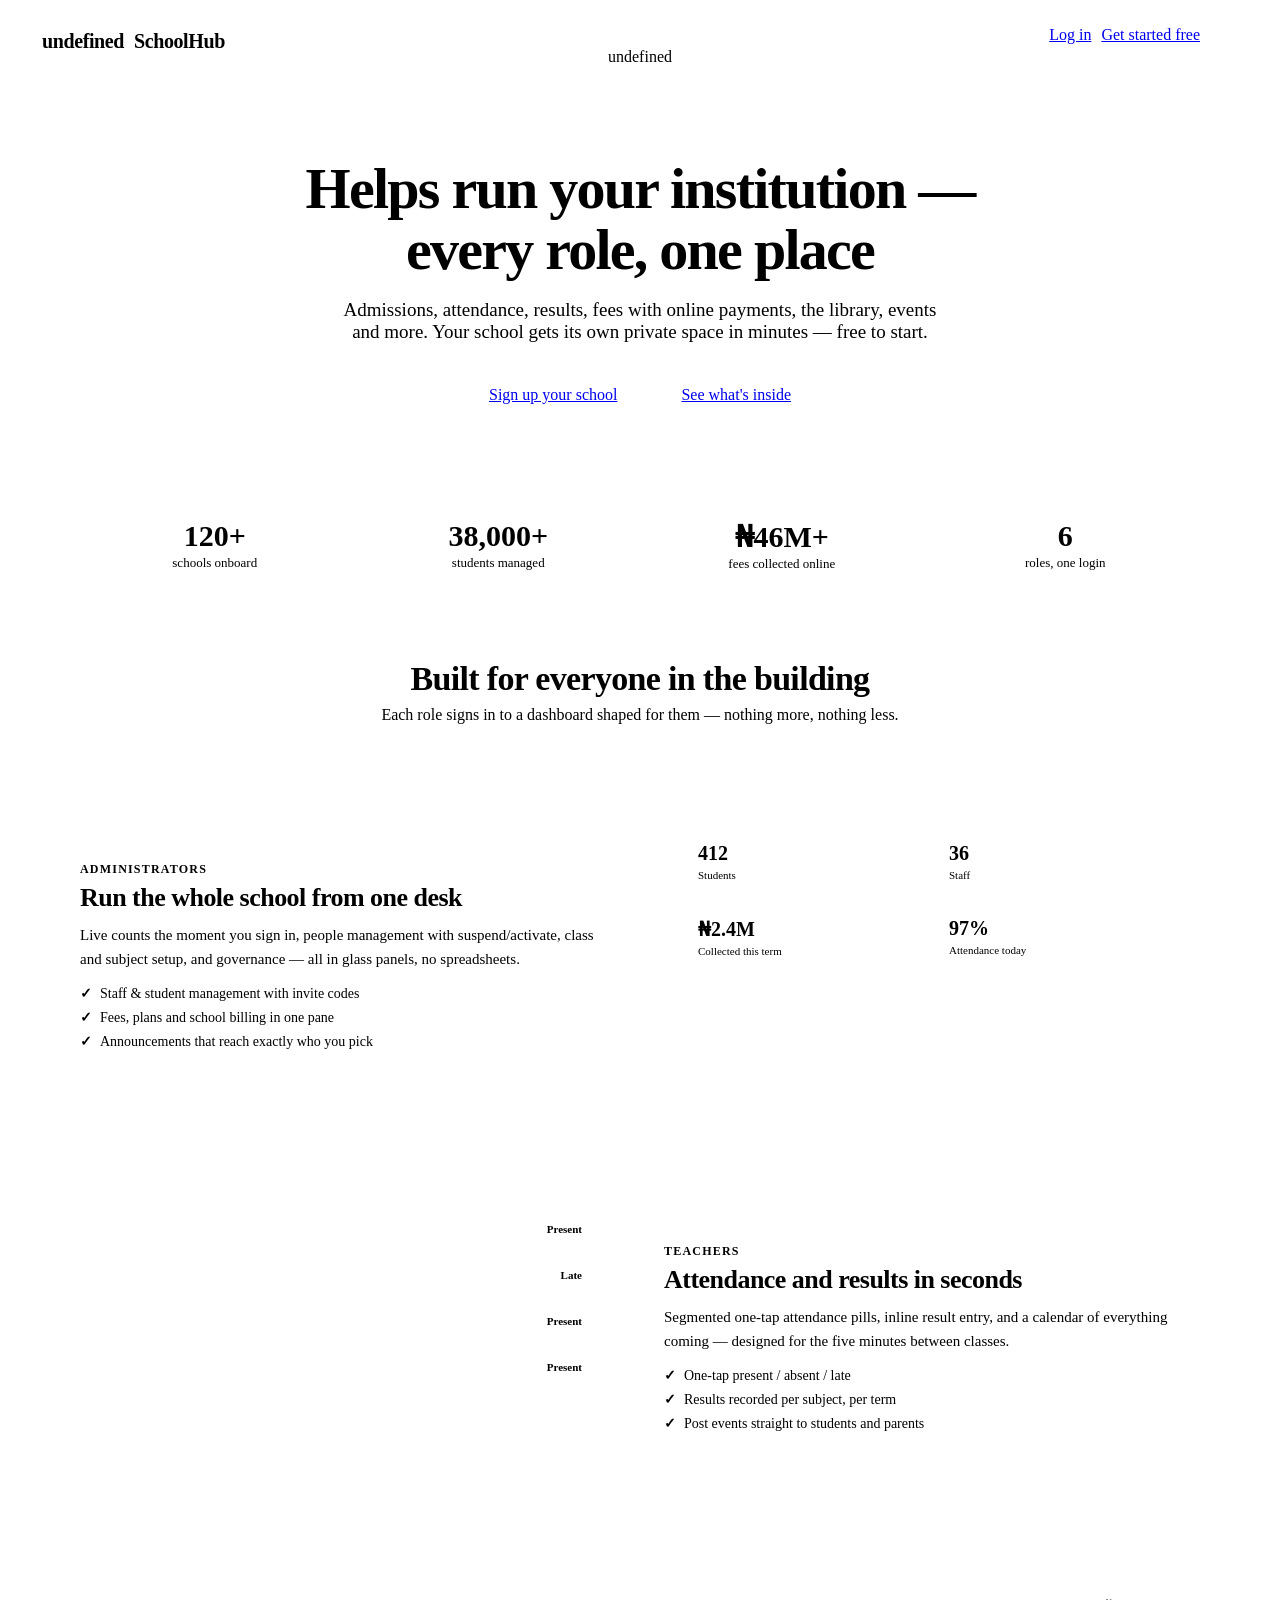
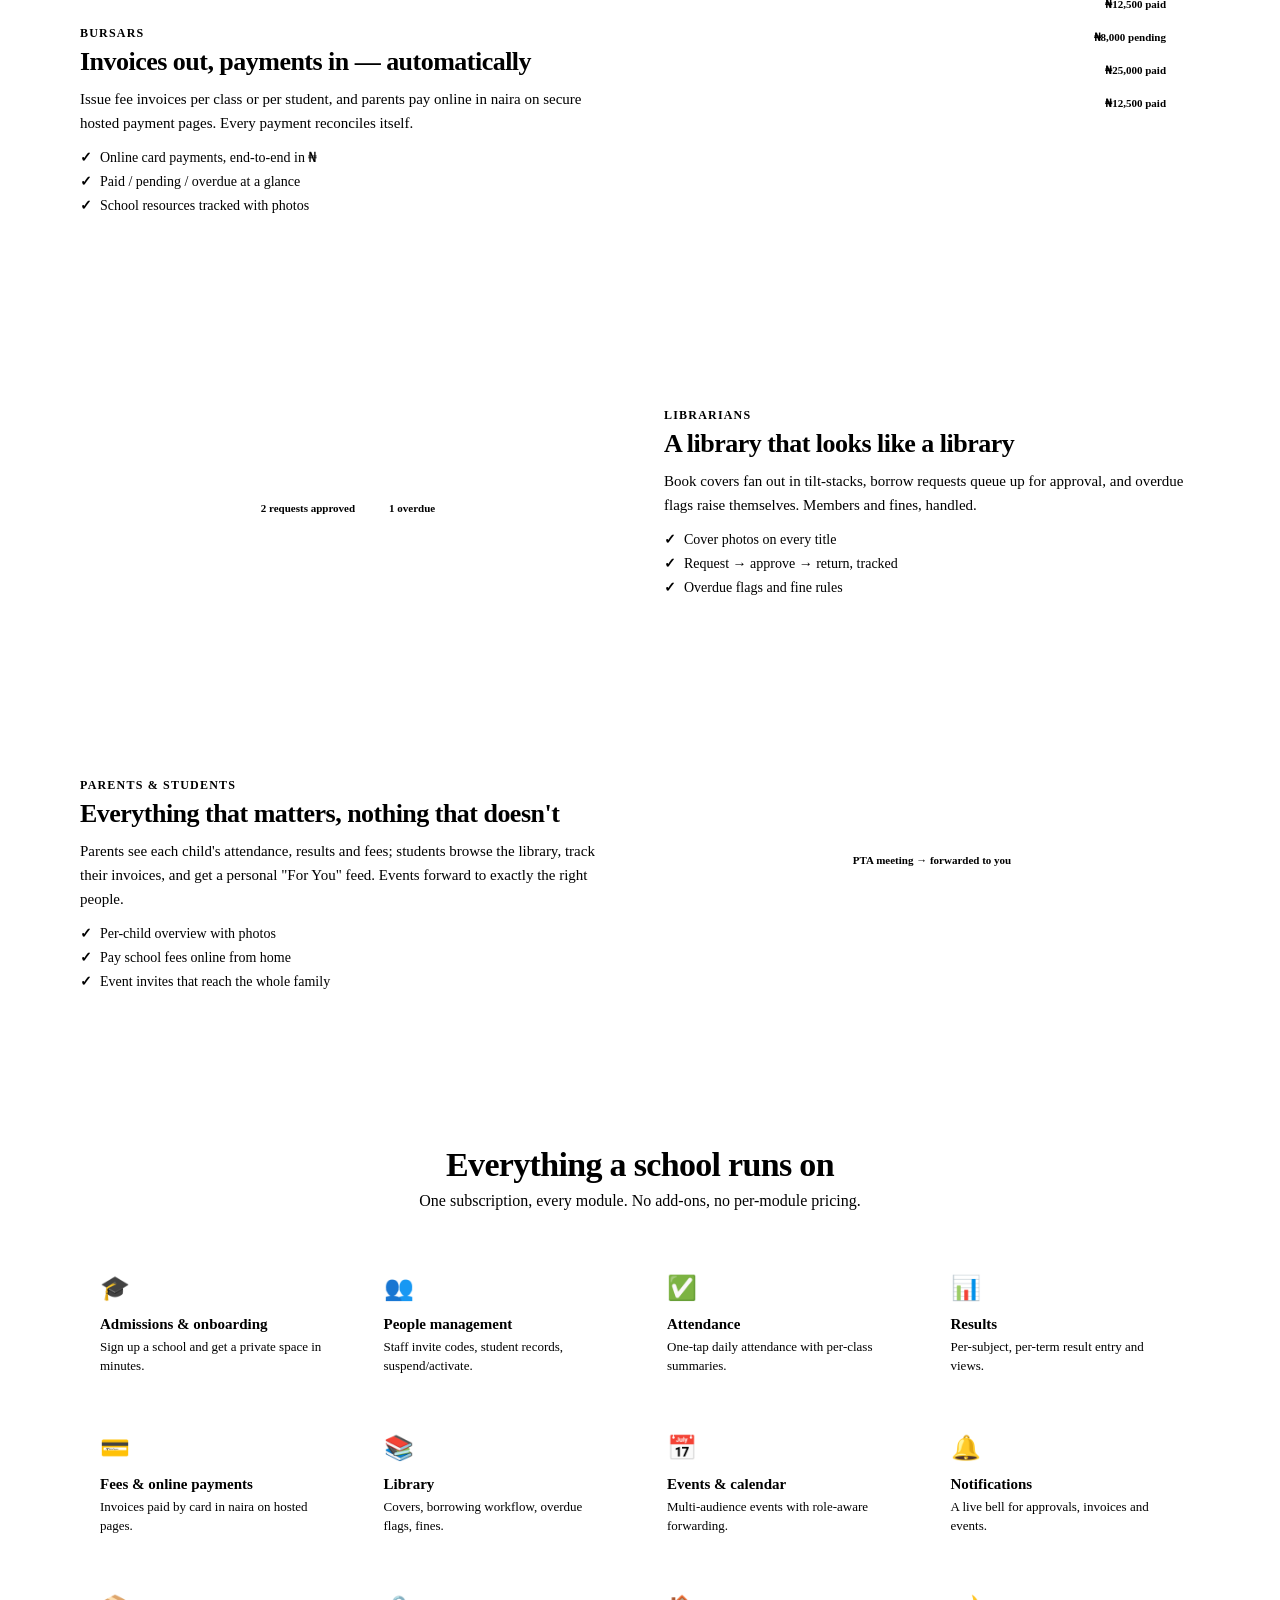
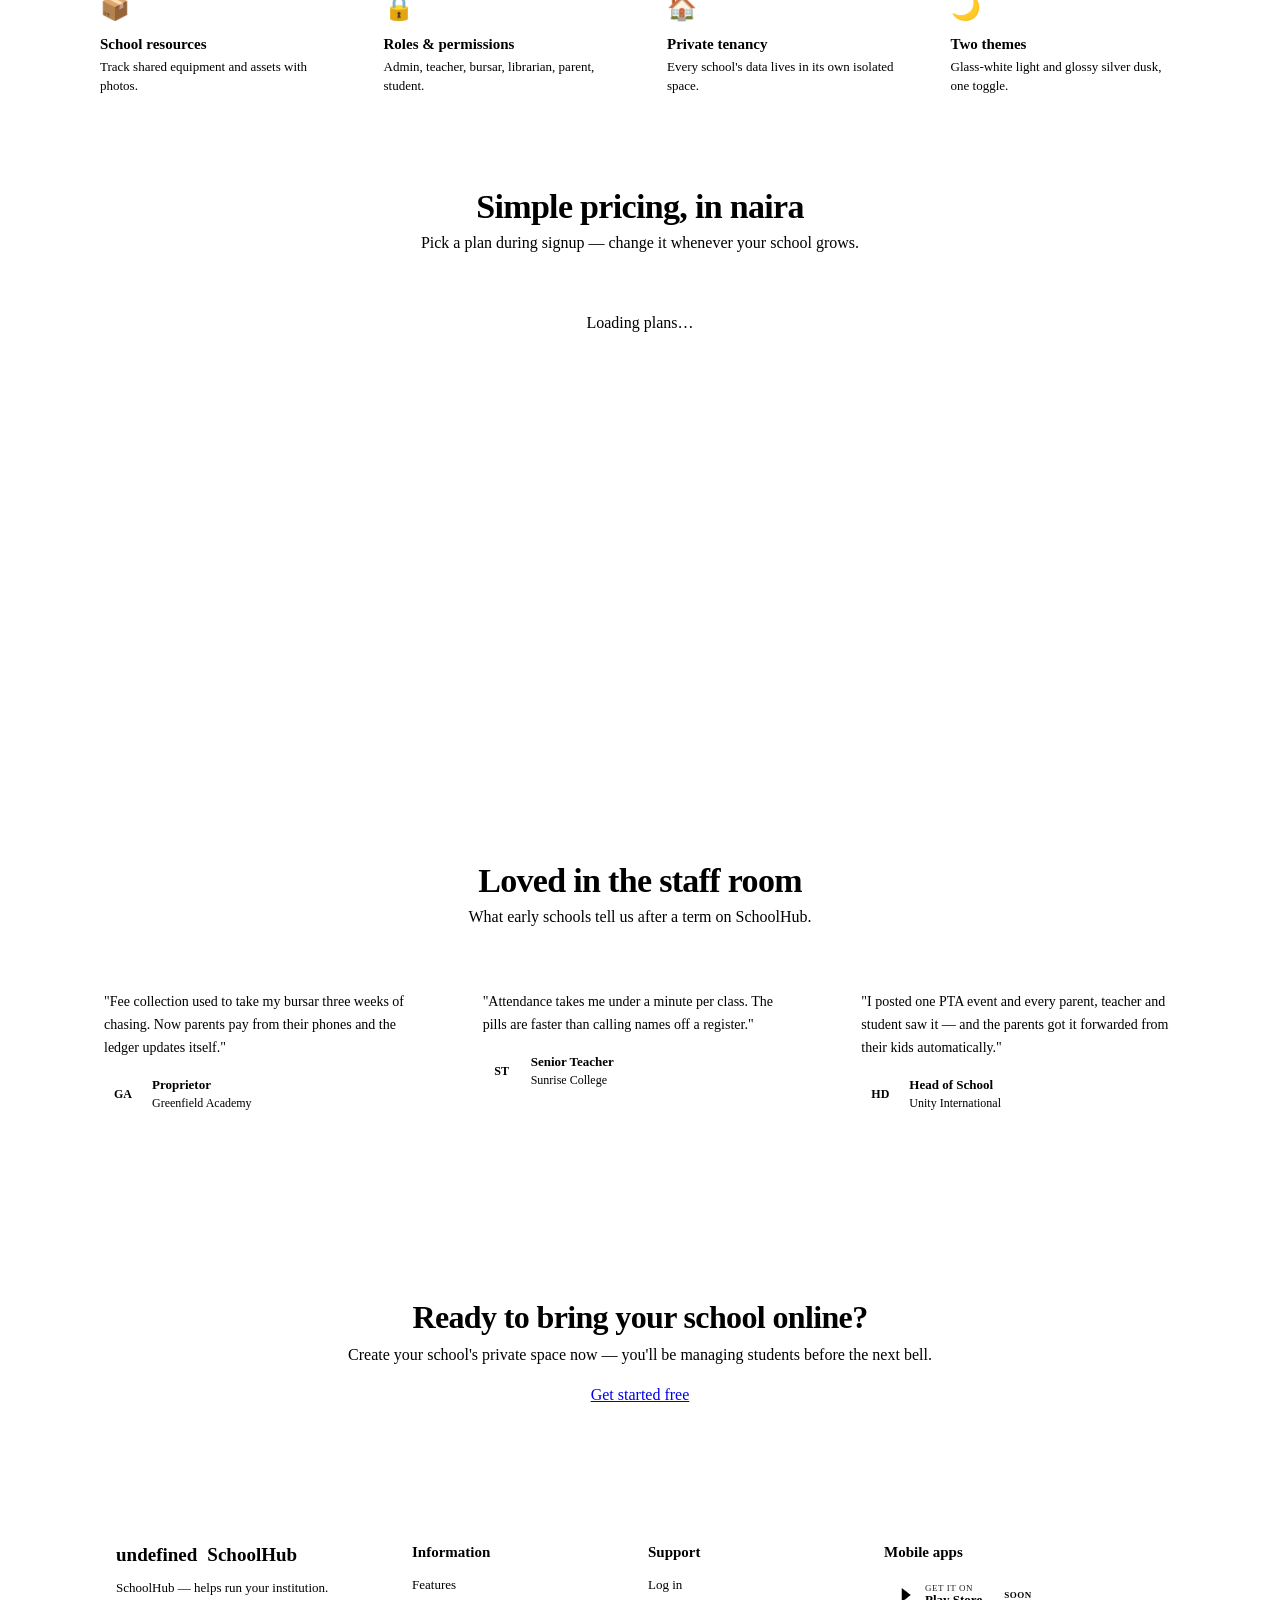
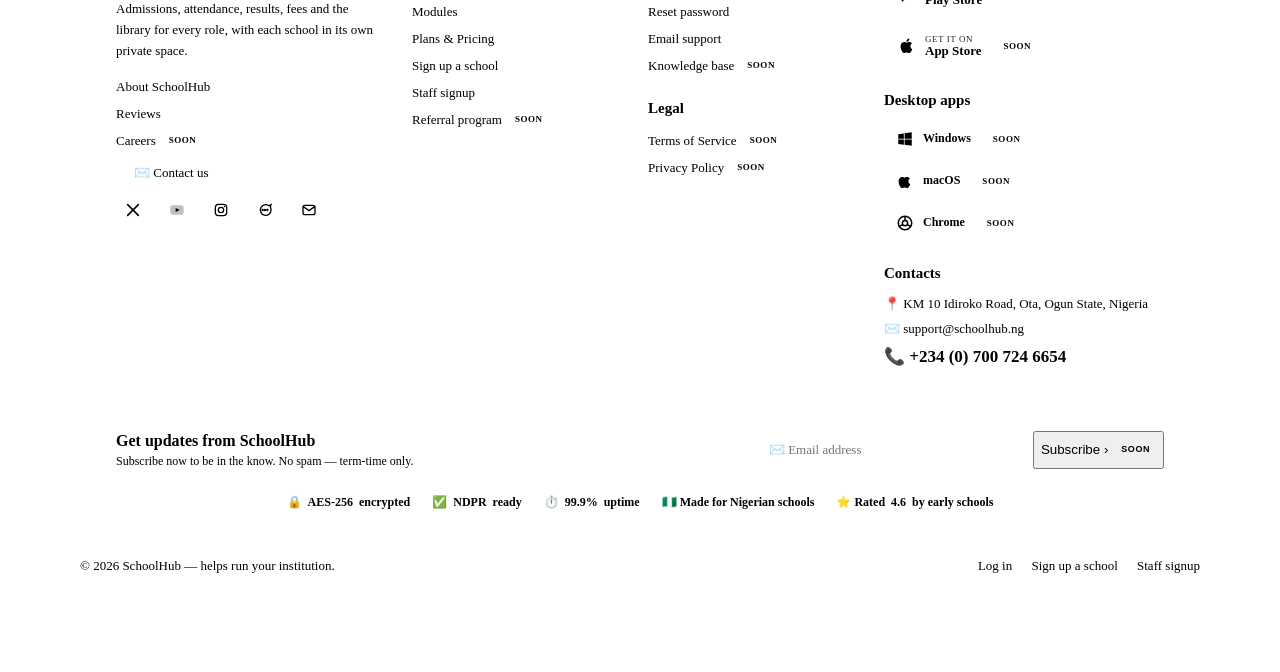
==== commit b6733c08: "feat: desktop app chips get coming-soon badge in landing footer" ====
--- a/ApiGateway/src/main/resources/static/index.html
+++ b/ApiGateway/src/main/resources/static/index.html
@@ -419,9 +419,9 @@
         </div>
         <h4 class="h-gap">Desktop apps</h4>
         <div class="store-row">
-          <span class="store-chip mini" title="Coming soon"><svg viewBox="0 0 24 24" fill="currentColor"><path d="M3 5.5l7.5-1v7H3v-6zm8.5-1.2L21 3v8.5h-9.5v-7.2zM3 12.5h7.5v7L3 18.5v-6zm8.5 0H21V21l-9.5-1.3v-7.2z"/></svg><b>Windows</b></span>
-          <span class="store-chip mini" title="Coming soon"><svg viewBox="0 0 24 24" fill="currentColor"><path d="M16.5 12.4c0-2.4 2-3.6 2.1-3.7-1.1-1.7-2.9-1.9-3.5-1.9-1.5-.2-2.9.9-3.7.9-.8 0-1.9-.9-3.2-.9-1.6 0-3.1 1-4 2.5-1.7 2.9-.4 7.3 1.2 9.7.8 1.2 1.8 2.5 3 2.4 1.2 0 1.7-.8 3.1-.8s1.9.8 3.2.8c1.3 0 2.2-1.2 3-2.4.9-1.4 1.3-2.7 1.3-2.8-.1 0-2.5-1-2.5-3.8z"/></svg><b>macOS</b></span>
-          <span class="store-chip mini" title="Coming soon"><svg viewBox="0 0 24 24" fill="none" stroke="currentColor" stroke-width="2"><circle cx="12" cy="12" r="9"/><circle cx="12" cy="12" r="3.5"/><path d="M12 3v5.5M4.6 16.5l4.7-2.8M19.4 16.5l-4.7-2.8"/></svg><b>Chrome</b></span>
+          <span class="store-chip mini soon" title="Coming soon"><svg viewBox="0 0 24 24" fill="currentColor"><path d="M3 5.5l7.5-1v7H3v-6zm8.5-1.2L21 3v8.5h-9.5v-7.2zM3 12.5h7.5v7L3 18.5v-6zm8.5 0H21V21l-9.5-1.3v-7.2z"/></svg><b>Windows</b></span>
+          <span class="store-chip mini soon" title="Coming soon"><svg viewBox="0 0 24 24" fill="currentColor"><path d="M16.5 12.4c0-2.4 2-3.6 2.1-3.7-1.1-1.7-2.9-1.9-3.5-1.9-1.5-.2-2.9.9-3.7.9-.8 0-1.9-.9-3.2-.9-1.6 0-3.1 1-4 2.5-1.7 2.9-.4 7.3 1.2 9.7.8 1.2 1.8 2.5 3 2.4 1.2 0 1.7-.8 3.1-.8s1.9.8 3.2.8c1.3 0 2.2-1.2 3-2.4.9-1.4 1.3-2.7 1.3-2.8-.1 0-2.5-1-2.5-3.8z"/></svg><b>macOS</b></span>
+          <span class="store-chip mini soon" title="Coming soon"><svg viewBox="0 0 24 24" fill="none" stroke="currentColor" stroke-width="2"><circle cx="12" cy="12" r="9"/><circle cx="12" cy="12" r="3.5"/><path d="M12 3v5.5M4.6 16.5l4.7-2.8M19.4 16.5l-4.7-2.8"/></svg><b>Chrome</b></span>
         </div>
         <h4 class="h-gap">Contacts</h4>
         <ul class="foot-contact">
